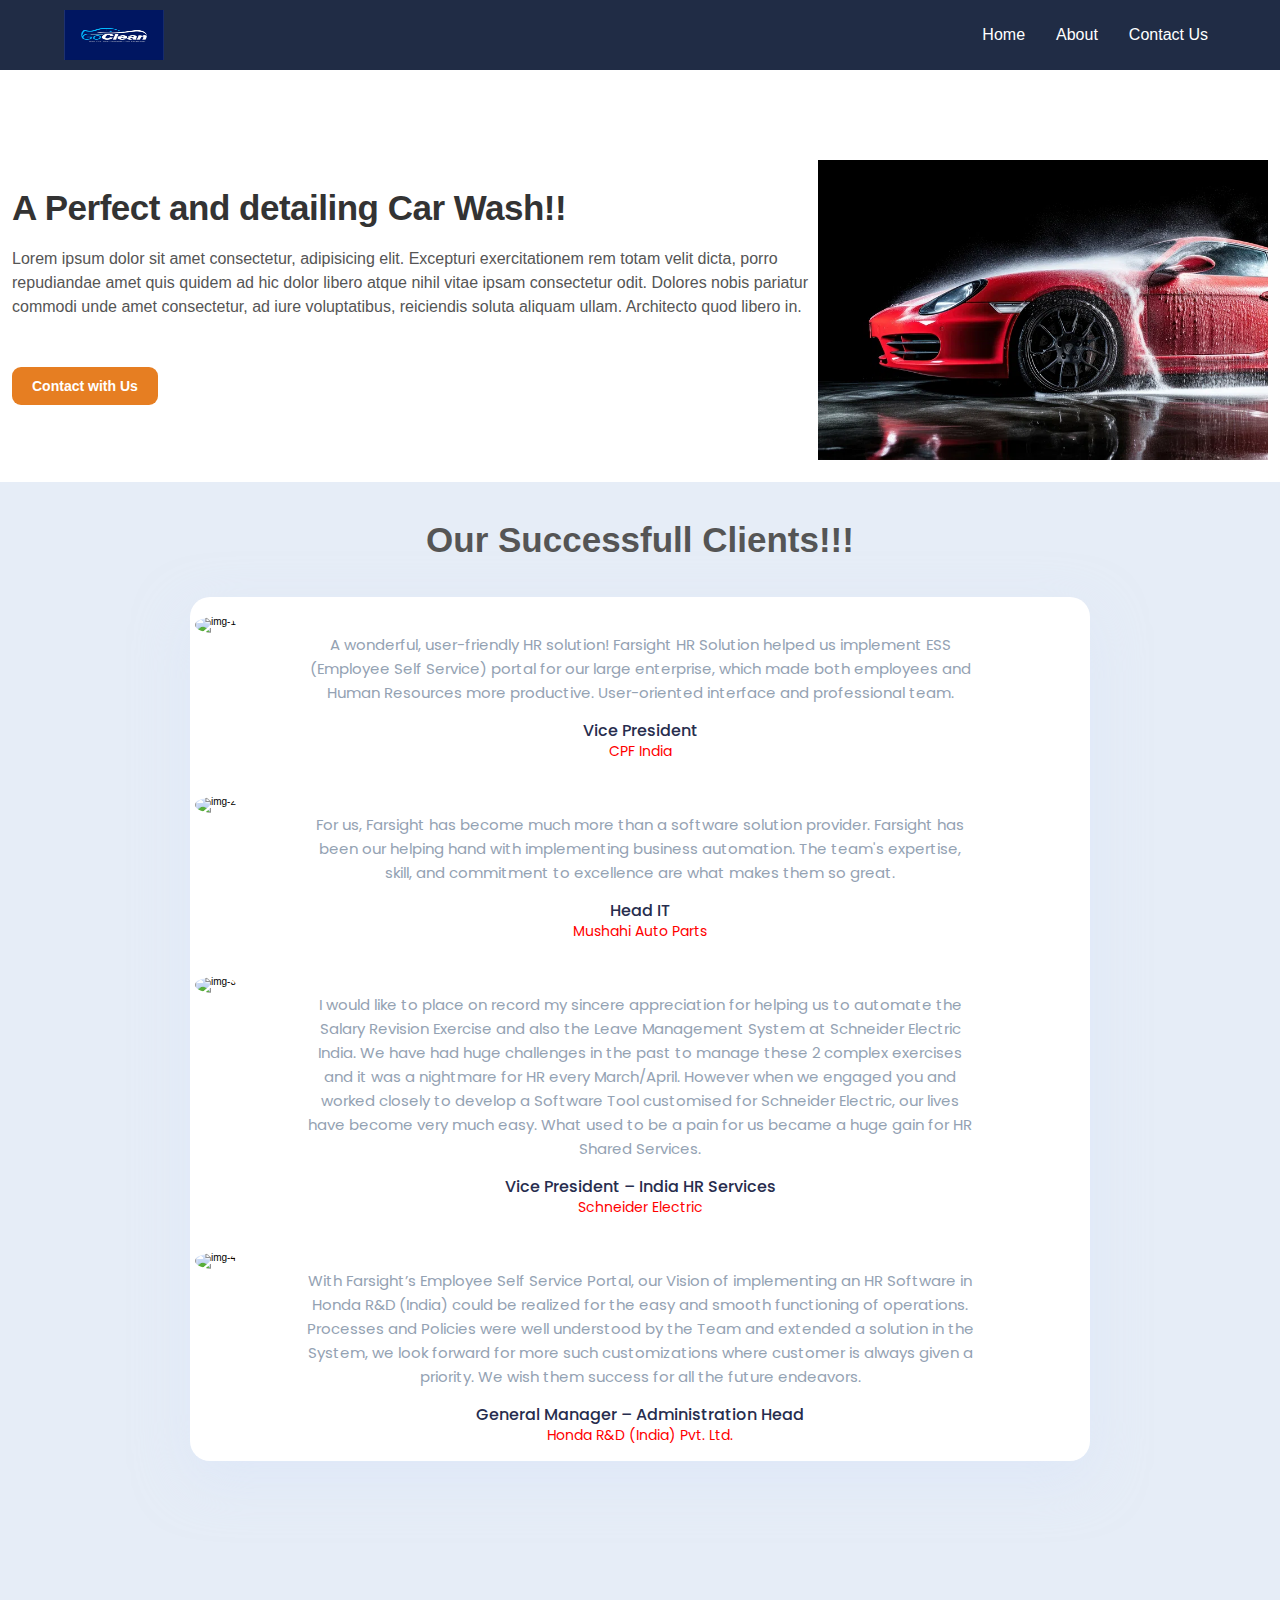
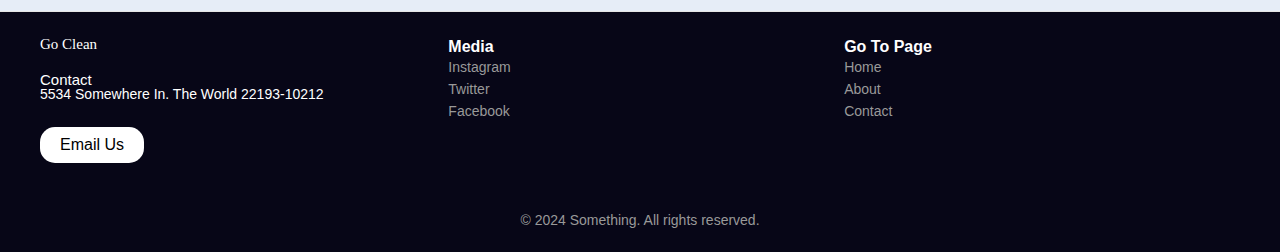
==== about.html @ 6fe9c5ed "First commit" ====
<!DOCTYPE html>
<html lang="en">

<head>
    <meta charset="UTF-8">
    <meta name="viewport" content="width=device-width, initial-scale=1.0">
    <title>GoClean-About</title>
    <link rel="stylesheet" type="text/css" target="_blank" href="style.css" />
    <!-- <link rel="stylesheet" type="text/css"
        href="https://cdnjs.cloudflare.com/ajax/libs/font-awesome/5.11.2/css/all.min.css">
    <link rel="stylesheet" type="text/css"
        href="https://cdnjs.cloudflare.com/ajax/libs/twitter-bootstrap/4.4.1/css/bootstrap.css">
     <link href="https://fonts.googleapis.com/css?family=Poppins:400,500,700&display=swap" rel="stylesheet">
    <link href='https://fonts.googleapis.com/css?family=Poppins' rel='stylesheet'> -->
<link rel="stylesheet" type="text/css" href="//cdn.jsdelivr.net/npm/slick-carousel@1.8.1/slick/slick.css"/>
<script src="https://code.jquery.com/jquery-3.6.0.min.js"></script>
<script type="text/javascript" src="//cdn.jsdelivr.net/npm/slick-carousel@1.8.1/slick/slick.min.js"></script>
</head>

<body>
    <nav class="d-flex">
        <div class="logo">
            <img src="img/go_clean_logo.jpg" alt="logo" />
        </div>
        <ul>
            <li>
                <a href="/index.html">Home</a>
            </li>
            <li>
                <a href="/about.html">About</a>
            </li>
            <li>
                <div class="dropdown-content">
                    <a href="/contact.html">Contact Us</a>
                </div>
            </li>
        </ul>
        <div class="hamburger">
            <span class="line"></span>
            <span class="line"></span>
            <span class="line"></span>
        </div>
    </nav>
    <div class="menubar">
        <ul>
            <li>
                <a href="#">Home</a>
            </li>
            <li>
                <a href="#">About</a>
            </li>
            <li>
                <a href="#">Contact Us</a>
            </li>
        </ul>
    </div>

    <!-- hero section start -->

    <section class="section-hero aboutus">
        <div class="hero">
            <div class="hero-text-box">
                <h1 class="heading-primary">
                    A Perfect and detailing Car Wash!!
                </h1>
                <p class="hero-description">
                    Lorem ipsum dolor sit amet consectetur, adipisicing elit. Excepturi exercitationem rem totam velit
                    dicta,
                    porro repudiandae amet quis quidem ad hic dolor libero atque nihil vitae ipsam consectetur odit.
                    Dolores nobis
                    pariatur commodi unde amet consectetur, ad iure voluptatibus, reiciendis soluta aliquam ullam.
                    Architecto quod libero in.
                </p>
                <a href="#" class="btn btn--fill margin-right-btn">Contact with Us</a>
            </div>
            <div class="hero-img-box aboutus_img">
                <img src="img/car-img-1.webp"
                    alt="car_img" class="hero-img" />
            </div>
        </div>
        </div>
    </section>
    <!-- hero section end -->

    <!-- client review section start -->
    <section class="clientreview">
        <h1 class="text-center reviewHeading">Our Successfull Clients!!!</h1>
    <!-- <div class="spacer2"></div>
    <div class="spacer"></div> -->
    <div class="sd_master_wrapper">	
        <!-- <div class="sdtestBg2"></div>
        <div class="sdtestBg3"></div> -->
        <div class="slideshow">
            
            <div class="content"> <!-- slide 1 -->
                <div class="thumbnail">
                    <img src="" alt="img-1"> 
                </div>
                <div class="btnNtxt"> 
                    <div class="sdAllContent"> 
                        
                        <div class="sd_scroll">
                        <h1 class="sdCustomSliderHeadig">A wonderful, user-friendly HR solution! Farsight HR Solution helped us implement ESS (Employee Self Service) portal for our large enterprise, which made both employees and Human Resources more productive. User-oriented interface and professional team.</h1> 
                        </div>
                        <p class="SdClientName">Vice President</p>
                        <p class="SdClientDesc">CPF India</p>
                    </div>
                </div>
            </div>
            
            <div class="content"> <!-- slide 2 -->
                <div class="thumbnail">
                    <img src="" alt="img-2"> 
                </div>
                <div class="btnNtxt"> 
                    <div class="sdAllContent"> 
                        
                        <div class="sd_scroll">
                        <h1 class="sdCustomSliderHeadig">For us, Farsight has become much more than a software solution provider. Farsight has been our helping hand with implementing business automation. The team's expertise, skill, and commitment to excellence are what makes them so great.</h1> 
                        </div>
                        <p class="SdClientName">Head IT</p>
                        <p class="SdClientDesc">Mushahi Auto Parts</p>
                    </div>
                </div>
            </div>
        
            <div class="content"> <!-- slide 3 -->
                <div class="thumbnail">
                    <img src="" alt="img-3"> 
                </div>
                <div class="btnNtxt"> 
                    <div class="sdAllContent"> 
                        
                        <div class="sd_scroll">
                        <h1 class="sdCustomSliderHeadig">I would like to place on record my sincere appreciation for helping us to automate the Salary Revision Exercise and also the Leave Management System at Schneider Electric India. We have had huge challenges in the past to manage these 2 complex exercises and it was a nightmare for HR every March/April. However when we engaged you and worked closely to develop a Software Tool customised for Schneider Electric, our lives have become very much easy. What used to be a pain for us became a huge gain for HR Shared Services.</h1> 
                        </div>
                        <p class="SdClientName">Vice President – India HR Services</p>
                        <p class="SdClientDesc">Schneider Electric</p>
                    </div>
                </div>
            </div>
            
            <div class="content"> <!-- slide 4 -->
                <div class="thumbnail">
                    <img src="" alt="img-4"> 
                </div>
                <div class="btnNtxt"> 
                    <div class="sdAllContent">
                        <div class="sd_scroll">
                        <h1 class="sdCustomSliderHeadig">With Farsight’s Employee Self Service Portal, our Vision of implementing an HR Software in Honda R&D (India) could be realized for the easy and smooth functioning of operations. Processes and Policies were well understood by the Team and extended a solution in the System, we look forward for more such customizations where customer is always given a priority. We wish them success for all the future endeavors. </h1>
                        </div>	
                        <p class="SdClientName">General Manager – Administration Head</p>
                        <p class="SdClientDesc">Honda R&D (India) Pvt. Ltd. </p>
                    </div>
                </div>
            </div>
            
            
        </div>
    </div>	
    <div class="spacer"></div>
</section>
    <!-- client review section end -->
    <!-- footer start -->
    <footer class="footer">
        <div class="container footer_conainer d-flex">
            <div class="footer__addr">
                <div class="footer__logo">Go Clean</div>
                <h2>Contact</h2>
                <address>
                    5534 Somewhere In. The World 22193-10212<br>
                    <a class="footer__btn" href="mailto:example@gmail.com">Email Us</a>
                </address>
            </div>
            <ul class="footer__nav">
                <li class="nav__item">
                    <h2 class="nav__title">Media</h2>
                    <ul class="nav__ul">
                        <li>
                            <a href="#">Instagram</a>
                        </li>
                        <li>
                            <a href="#">Twitter</a>
                        </li>
                        <li>
                            <a href="#">Facebook</a>
                        </li>
                    </ul>
                </li>
                <li class="nav__item">
                    <h2 class="nav__title">Go To Page</h2>
                    <ul class="nav__ul">
                        <li>
                            <a href="/index.html">Home</a>
                        </li>
                        <li>
                            <a href="/about.html">About</a>
                        </li>
                        <li>
                            <a href="/contact.html">Contact</a>
                        </li>
                    </ul>
                </li>
            </ul>
        </div>
        <div class="copyRight">
            <div class="legal">
                <p>&copy; 2024 Something. All rights reserved.</p>
            </div>
        </div>
    </footer>
    <!-- footer end -->
    <script src="script/nav.js"></script>
    <script src="script/carousel.js"></script>
</body>

</html>
---- style.css ----
@import url("https://fonts.googleapis.com/css2?family=Poppins:ital,wght@0,300;0,400;0,500;0,600;0,700;1,300;1,400;1,500;1,600;1,700&display=swap");

* {
  box-sizing: border-box;
  -webkit-font-smoothing: antialiased;
  -moz-osx-font-smoothing: grayscale;
  margin: 0;
  padding: 0;
}

html {
    font-size: 62.5%;
  }
  
  
  body {
    font-family: "Rubik", sans-serif;
    line-height: 1;
    color: #555;
    font-weight: 400;
  }



nav {
  padding: 10px 5%;
  display: flex;
  justify-content: space-between;
  align-items: center;
  background: #202C45;
  color: white;
  z-index: 1000;
  /* position: fixed;
  width: 100%; */
}
nav .logo {
  display: flex;
  align-items: center;
}
nav .logo img {
    width: 100px;
  height: 50px;
  margin-right: 10px;
}
nav ul {
  list-style: none;
  display: flex;
}
nav ul li {
  margin-left: 1.5rem;
}
nav ul li a {
  text-decoration: none;
  color:white;
  font-size: 1.6rem;
  font-weight: 400;
  padding: 4px 8px;
  border-radius: 5px;
}

nav ul li a:hover {
  background-color: white;
  color: black;
  text-decoration: none;
}

.hamburger {
  display: none;
  cursor: pointer;
}

.hamburger .line {
  width: 25px;
  height: 2px;
  background-color: white;
  display: block;
  font-weight: 800;
  margin: 7px auto;
  transition: all 0.3s ease-in-out;
}
.hamburger-active {
  transition: all 0.3s ease-in-out;
  transition-delay: 0.6s;
  transform: rotate(45deg);
}

.hamburger-active .line:nth-child(2) {
  width: 0px;
}

.hamburger-active .line:nth-child(1),
.hamburger-active .line:nth-child(3) {
  transition-delay: 0.3s;
  height: 2px;
}

.hamburger-active .line:nth-child(1) {
  transform: translateY(12px);
}

.hamburger-active .line:nth-child(3) {
  transform: translateY(-5px) rotate(90deg);
}

.menubar {
  position: absolute;
  top: 0;
  left: -60%;
  display: flex;
  justify-content: center;
  align-items: flex-start;
  width: 60%;
  height: 100vh;
  padding: 20% 0;
  background:  #202C45;
  transition: all 0.5s ease-in;
  z-index: 2;
}
.active {
  left: 0;
  box-shadow: rgba(149, 157, 165, 0.2) 0px 8px 24px;
}

.menubar ul {
  padding: 0;
  list-style: none;
}
.menubar ul li {
  margin-bottom: 32px;
}

.menubar ul li a {
  text-decoration: none;
  color: white;
  font-size: 1.6rem;
  font-weight: 400;
  padding: 5px 10px;
  border-radius: 5px;
}

.menubar ul li a:hover {
  background-color: white;
  color: black;
}
@media screen and (max-width: 790px) {
  .hamburger {
    display: block;
    float: right;
  }
  nav ul {
    display: none;
  }
}

.dropdown-content{
    position: relative;
}
.dropdown-content .dropDwonList{
    display:none;
}
.dropDwonList{
    min-width: 160px;
    height: auto;
    background: grey;
    position:absolute;
}
.dropDwonList a{
    padding: 10px 5px;
    display: flex;
    align-items: center;
    font-size: 1.4rem;
    flex-direction: column;
}
.dropDwonList a:hover{
    background: #333;
    color: white;
}
.dropdown-content:hover .dropDwonList{
display: block;
}


/* hero section style start */


.section-hero {
    background-color: white;
    padding:20px 0px;
    height: auto;
  }
  
  .hero {
    max-width: 130rem;
    display: grid;
    grid-template-columns: 1fr 1f;
    padding: 0 1.2rem;
    margin: 0 auto;
    align-items: center;
    gap: 1 9.6rem;
    margin-top: 70px;
  }
  .hero .hero-text-box{
    margin-top: 3rem;
  }

  .heading-primary {
    font-size: 5rem;
    color: #333;
    font-weight: 700;
    letter-spacing: -0.5px;
    line-height: 1.05;
    /* margin-top: 3.6rem; */
    /* margin-bottom: 3.6rem; */
  }
  .hero-text-box .hero-description{
    margin-top: 2rem;
    font-size: 1.8rem;
  }
  .hero-description > span{
    color: rgb(23, 167, 224);
  }

  .heading-primary span{
    margin-top: 30px;
    color: rgb(130, 195, 220);
    font-weight: 700;
  }
  
  .hero-description {
    font-size: 1.8rem;
    line-height: 1.5;
    margin-bottom: 4.8rem;
  }
  
  .hero-img-box {
    grid-column: 4/3;
    /* grid-row: 1 / 3; */
  }
  
  .hero-img {
    width: 100%;
    height: 300px;
  }
  .hero-img-box .hero-img-main{
    width: 100%;
    height: 300px;
    animation: pop 2s infinite;
  }
  
  @keyframes pop {
    0% {
      transform: translateY(0);
    }
    50% {
      transform: translateY(-20px);
    }
    100% {
      transform: translateY(0);
    }
  }
  .btn:link,
  .btn:visited {
    display: inline-block;
    font-size:1.4rem;
    font-weight: 600;
    font-family: inherit;
    border: none;
    cursor: pointer;
    border-radius: 9px;
    /* margin-top: 4.8rem; */
    padding: 1.2rem 2rem;
    text-decoration: none;
    transition: background-color 500ms;
  }
  
  .btn--fill:link,
  .btn--fill:visited {
    background-color: #e67e22;
    color: #fff;
    margin-bottom: 20px;
  }
  
  .btn--outline:link,
  .btn--outline:visited {
    color:white;
    background-color: #bd6262;
  }
  
  .btn--fill:hover,
  .btn--fill:active {
    background-color: #cf711f!important;
    text-decoration: none;
    color: white!important;
  }
  
  .btn--outline:hover,
  .btn--outline:active {
    background-color: #fdf2e9;
    box-shadow: inset 0px 0px 0px 3px #fff;
    text-decoration: underline;
  }

  @media screen and (max-width: 768px) {
    .hero{
        display: block;
    }
  }


  .aboutus .heading-primary{
    font-size: 3.5rem;
  }
  .aboutus .hero-description{
    font-size: 1.6rem;
  }

  .aboutus .hero-img-box {
    grid-column: 4/3;
     grid-row: 1 / 3;
  }

  /* hero section style end */


  /* service section start */
  .section-services {
	font-family: "Poppins", sans-serif;
	background-color: #e6edf7;
	color: #202020;
    padding-bottom: 120px;
}

.section-services .header-section, .our-work-demo .header-section{
    margin: 34px 0px;
}

.section-services .header-section .header_title , .our-work-demo .header-section .header_title{
	position: relative;
    padding: 14px 0px;
    margin-bottom: 25px;
	font-weight: 700;
    font-size: 32px;
}

.section-services .header-section .header_title:before{
	content: "";
	position: absolute;
	bottom: 0;
	left: 50%;
	transform: translateX(-50%);
	width: 50px;
	height: 3px;
	background-color: #ff4500;
    border-radius: 3px;
}

.section-services .header-section .header_title:after {
	content: "";
	position: absolute;
	bottom: 0;
	left: 50%;
    transform: translateX(30px);
	width: 10px;
	height: 3px;
	background-color: #504f93;
    border-radius: 3px;
}

.section-services .header-section .header_description , .our-work-demo .header-section .header_description{
	font-size: 14px;
    color: #282828;
}

.section-services .single-service {
    position: relative;
    margin-top: 30px;
    background-color: #fff;
    border-radius: 10px;
    padding: 40px 30px;
    overflow: hidden;
    box-shadow: 0px 2px 2px 0px rgba(0,0,0,0.5);
}

.section-services .single-service .content {
	position: relative;
	z-index: 20;
}

.section-services .single-service .circle-before {
    position: absolute;
    top: 0;
    right: 0px;
    transform: translate(40%, -40%);
    width: 150px;
    height: 150px;
    background-color: #52cf5e;
    border: 6px solid #504f93;
    border-radius: 50%;
    opacity: 0.5;
    z-index: 10;
    transition: all .6s;
}

.section-services .single-service:hover .circle-before {
	width: 100%;
	height: 100%;
	transform: none;
	border: 0;
	border-radius: 0;
	opacity: 1;
}

.section-services .single-service .icon {
	display: inline-block;
	margin-bottom: 26px;
    width: 70px;
    height: 70px;
    background-color: #ff4500!important;
    border-radius: 5px;
    line-height: 70px;
    text-align: center;
    color: #fff;
    font-size: 30px;
    transition: all .3s;
}

.section-services .single-service:hover .icon {
	background-color:#ff4500;
	color: green;
  
}

.section-services .single-service .title {
    margin-bottom: 18px;
	font-weight: 700;
    font-size: 23px;
    transition: color .3s;
}

.section-services .single-service:hover .title {
	color: #fff;
}

.section-services .single-service .description {
    margin-bottom: 20px;
    font-size: 14px;
    transition: color .3s;
}

.section-services .single-service:hover .description {
	color: #fff;
}

.section-services .single-service a {
	position: relative;
	font-size: 16px;
    color: #202020;
    text-decoration: none;
    font-weight: 500;
    transition: color .3s;
    padding: 10px;
    background: greenyellow;
    
}

.section-services .single-service:hover a {
	color: #fff;
    background: #ff4500;
    box-shadow: 0px 5px 2px rgba(0,0,0,0.5);
}

.section-services .single-service a:after {
	content: "";
	position: absolute;
	bottom: 0;
	left: 0;
	right: 0;
	height: 1px;
	background-color: #93eb68;
	transition: background-color .3s;
  cursor: pointer;
}

.section-services .single-service:hover a:after {
	background-color: #fff;
}

/* our-work section start */
.our-work-demo{
    width: 100%;
    height: auto;
    margin-bottom: 30px;
}
.header-section{
    margin: 10px 0px;
    margin-bottom: 30px;
    min-height: 200px;
}
.work_container_text h1{
    font-size: 3.5rem;
    font-weight: 800;
    padding: 5px
}
.work_container_text p{
    font-size: 1.6rem;
    padding: 5px;
}
.work_container_text .contact_btn{
    margin: 5px;
}
.work_container_text .contact_btn button{
    padding: 10px 5px;
    font-size: 1.4rem;
    background:  #ff4500;
    color: white;
    border-radius: 5px;
    border: none;
}
.contact_btn button:hover{
    box-shadow: 0px 5px 5px 0px rgba(0,0,0,0.5);
}
.work_container_img video{
  width: 100%;
  height: auto;
}
@media screen and (max-width:768px){
    .work_container_img video{
        width: 100%;
        height: auto;
    }
}

.fixedImg{
    width: 100%;
    height: 400px;
    background-image: url('./img/car-img-1.webp');
    background-repeat: no-repeat;
    background-size: cover;
    background-attachment: fixed;
    z-index: -1;
    display: flex;
    justify-content: center;
    align-items: center;
    filter: brightness(40%);
}

.slider {
    --slider-padding: 1rem;
    --slider-column-gap: 1rem;
    --slide-width: 25%;
    --slide-min-width: 15rem;
  
    position: relative;
    overflow: hidden;
  
    &__track {
      display: flex;
      overflow-x: auto;
      scroll-snap-type: x mandatory;
      padding-inline: var(--slider-padding);
      scroll-behavior: smooth;
  
      list-style-type: none;
      padding: 0;
      margin-right: calc(var(--slider-column-gap) * -1);
  
      > * {
        flex: 0 0 var(--slide-width);
        min-width: var(--slide-min-width);
        scroll-snap-align: start;
        scroll-snap-stop: always;
        padding-right: var(--slider-column-gap);
      }
  
      scrollbar-width: none;
      
      &::-webkit-scrollbar {
        display: none;
      }
    }
  
    &__buttons {
      margin-top: 1rem;
      
      [disabled] {
        opacity: .5;
      }
    }
  }
  
  .slide {
    display: flex;
    align-items: center;
    justify-content: center;
    width: 100%;
    aspect-ratio: 1 / 1;
    border-radius: 1rem;
    background: #6c5ce7;
    color: #a29bfe;
    font-size: 3rem;
    font-weight: 700;
  }
  
  .container {
    padding: 1rem;
    max-width: 1200px;
    margin: 0 auto;
    font-family: -apple-system, BlinkMacSystemFont, "Segoe UI", Roboto, Oxygen-Sans, Ubuntu, Cantarell, "Helvetica Neue", sans-serif;
  }
  


  /* pricing section start */
.price {
    position: relative;
    width: 100%;
    padding: 45px 0 15px 0;
}

.price .row {
    padding: 0 15px;
}

.price .col-md-4 {
    padding: 0;
}

.price .price-item {
    position: relative;
    margin-bottom: 30px;
    background: #ffffff;
    border-radius: 5px;
    text-align: center;
    border: 1px solid rgb(164, 160, 160);
    margin: 5px;
}

.price .featured-item {
    box-shadow: 0 0 30px rgba(0, 0, 0, .2);
    z-index: 1;
}

.price .price-header {
    padding: 45px 0 30px 0;
}

.price .price-header h3 {
    font-size: 20px;
    font-weight: 700;
    letter-spacing: 2px;
    text-transform: uppercase;
}

.price .price-header h2 {
    display: flex;
    align-items: flex-start;
    justify-content: center;
    font-size: 60px;
    font-weight: 700;
    letter-spacing: 5px;
}

.price .price-header h2 span {
    font-size: 25px;
    line-height: 55px;
}

.price .price-item.featured-item h2,
.price .price-item.featured-item h3 {
    color: #E81C2E;
}

.price .price-body {
    padding: 0 0 20px 0;
}

.price .price-body ul {
    margin: 0;
    padding: 0;
    list-style: none;
}

.price .price-body ul li {
    padding: 0 0 15px 0;
    font-size: 1.4rem;
}

.price .price-body ul li i {
    margin-right: 10px;
}

.price .price-body ul li i.fa-check-circle {
    color: #39B972;
}

.price .price-body ul li i.fa-times-circle {
    color: #cccccc;
}

.price .price-item .price-footer {
    padding-bottom: 45px;
}

.price .price-item .price-footer .btn.btn-custom {
    color: #E81C2E;
    background: #202C45;
    box-shadow: inset 0 0 0 0 #E81C2E;
    padding: 10px 20px;
    
}

.price .price-item .price-footer .btn.btn-custom:hover {
    color: #ffffff;
    background: #E81C2E;
    box-shadow: inset 200px 0 0 0 #E81C2E;
}

.price .price-item.featured-item .price-footer .btn.btn-custom {
    color: #ffffff;
    background: #E81C2E;
    box-shadow: inset 0 0 0 0 #202C45;
    padding: 10px 20px;
}

.price .price-item.featured-item .price-footer .btn.btn-custom:hover {
    color: #E81C2E;
    background: #202C45;
    box-shadow: inset 200px 0 0 0 #202C45;
}
.section-header {
    position: relative;
    width: 100%;
    max-width: 700px;
    margin: 0 auto 45px auto;
}

.section-header p {
    display: inline-block;
    margin-bottom: 10px;
    padding-bottom: 5px;
    position: relative;
    font-size: 16px;
    font-weight: 700;
    letter-spacing: 4px;
    text-transform: uppercase;
    color: #E81C2E;
}

.section-header p::after {
    position: absolute;
    content: "";
    width: 50%;
    height: 2px;
    left: 25%;
    bottom: 0;
    background: #E81C2E;
}

.section-header.text-left p::after {
    left: 0;
}

.section-header.text-right p::after {
    left: 50%;
}

.section-header h2 {
    margin: 0;
    font-size: 45px;
    font-weight: 700;
    text-transform: capitalize;
}

@media (max-width: 991.98px) {
    .section-header h2 {
        font-size: 45px;
    }
}

@media (max-width: 767.98px) {
    .section-header h2 {
        font-size: 40px;
    }
}

@media (max-width: 575.98px) {
    .section-header h2 {
        font-size: 35px;
    }
}


/* special pricing start */

.specialPricing{
  width: auto;
  height: auto;
  margin-bottom: 2.5rem;
}

.signaturePlan .signaturePlanDiv > h3{
  font-size: 2.5rem;
  display: block;
  color: skyblue;
  padding: 0.9rem;
  background-color: #202C45;
}
.signaturePlan > p{
  font-size: 1.6rem;
  padding: 1.4rem;
}
.signature_description span{
  color: skyblue;
  margin: 0px 5px;
  font-weight: 800;
}

.specialPricing .specialWashCard{
  padding: 2rem 1.5rem;
  text-align: center;
  font-size: 1.6rem;
  border-radius: 1.5rem;
  margin: 5px;
  background-color: rgb(168, 209, 225);
}
.specialWashCard:hover{
  box-shadow: 2px 5px 5px 0px rgba(0, 0, 0, 0.5);
  cursor: pointer;
}
/* special pricing end */


/* client review css  start*/
.clientreview .reviewHeading{
    font-size: 3.5rem;
    padding: 4rem 0px;
    text-align: center;
}
.heading {
    text-align: center;
    color: #454343;
    font-size: 30px;
    font-weight: 700;
    position: relative;
    margin-bottom: 70px;
    text-transform: uppercase;
    z-index: 999;
}
.white-heading{
    color: #ffffff;
}
.heading:after {
    content: ' ';
    position: absolute;
    top: 100%;
    left: 50%;
    height: 40px;
    width: 180px;
    border-radius: 4px;
    transform: translateX(-50%);
    background: url(img/heading-line.png);
    background-repeat: no-repeat;
    background-position: center;
}
.white-heading:after {
    background-repeat: no-repeat;
    background-position: center;
}

.heading span {
    font-size: 18px;
    display: block;
    font-weight: 500;
}
.white-heading span {
    color: #ffffff;
}

.clientreview{
    background:#e6edf7;
}
.clientreview > h1{
    font-weight: 800;
    padding: 4rem 0;
}
.spacer{
    height:150px;
    width:100%;
  }
  .spacer2{
    height:20px;
    width:100%;
  }
  /* spacer ends */
  
  /* slider styles */
  .sd_master_wrapper{
      position: relative;	
      max-width:900px;
      margin:0px auto;
      padding:0;
      border-radius:10px;
      z-index:9999;
  }
  /* .sdtestBg3{
      height: 100%;
      width: 80%;
      background: #fff;
      position: absolute;
      bottom: -40px;
      left: 10%;
      border-radius: 20px;
      box-shadow: 0px 18px 52.8537px rgb(215 228 249 / 50%);
      z-index:1;
  } */
  
  /* .sdtestBg2{
      height: 100%;
      width: 90%;
      background: #fff;
      position: absolute;
      bottom: -22px;
      left: 5%;
      border-radius: 20px;
      box-shadow: 0px 18px 52.8537px rgb(215 228 249 / 50%); 
      z-index:2;
  } */
  
  .sd_scroll {
      height: auto;
      max-height: 180px;
      overflow: auto;
  }
      
  .slideshow {
      position: relative;
      min-height: 300px;
      height: auto;
      box-shadow: 0px 18px 52.8537px rgba(215, 228, 249, 0.5);
      border-radius: 20px;
      /* background-image: url(https://farsighttechnologies.com/wp-content/uploads/2021/03/quote1.png), url(https://farsighttechnologies.com/wp-content/uploads/2021/03/quote.png); */
      background-position: top 15px left 15px, bottom 40% right 15px;
      background-repeat: no-repeat;
      background-size: 180px, 180px;
      z-index:3;
      background: white;
      color: black;
  }
  button.slick-prev.slick-arrow {
      position: absolute;
      z-index: 9999;
      bottom: -80px;
      right: 160px;
      background: transparent;
      color: transparent;
      border: none;
      outline: none;
      cursor: pointer;
      height: 15px;
      width: 30px;
      padding: auto;
      background-image: url("./img/left_icon_prev.png");
      background-size: 100% 100%;
  }
  button.slick-next.slick-arrow {
      position: absolute;
      bottom: -82px;
      right: 105px;
      background: transparent;
      color: transparent;
      border: none;
      padding: 0;
      cursor: pointer;
      outline: none;
      height: 20px;
      width: 45px;
      background-image: url("./img/right_icon.png");
      background-size: 100% 100%;
  }
  .pagingInfo {
      position: absolute;
      bottom: 0;
      z-index: 999;
  }
  .sdCustomSliderHeadig {
      color: #94A2B3;
      font-family: "Poppins", Sans-serif;
      font-size: 15px;
      font-weight: 400;
      line-height: 1.6em;
      text-align: center;
  }
  .sdCustomSliderBtn{
      display: inline-block;
      text-decoration: none;
      font-family: montserrat;
      background: #E31C3A;
      color: #fff;
      padding: 12px 25px;
      margin-top: 30px;
      border-radius: 4px;
      outline: none;
      font-size: 14px;
      font-weight: 500;
  }
  .sdAllContent{
      width:75%;
      margin:auto;
  }
  .thumbnail img {
      height: 55px;
      width: 55px;
      border-radius: 50%;
      margin: auto;
      margin-top: 15px;
  }
  .content{
      display:block !important;
      padding: 5px;
  }
  .SdClientName {
      text-align: center;
      color: #272D4E;
      font-family: "Poppins", Sans-serif;
      font-size: 16px;
      font-weight: 500;
      line-height: 1.4em;
      margin-top: 15px;
  }
  .SdClientDesc {
      text-align: center;
      color: red;
      font-family: "Poppins", Sans-serif;
      font-size: 14px;
      line-height: 1.4em;
      margin-bottom: 10px;
  }
  
  
  /* style for moblile */
  @media (max-width:576px){
  .sd_scroll {
      height: auto;
      overflow: auto;
      max-height:240px;
  }
  
  .thumbnail, .btnNtxt{
      width: 100% !important;
      display: block !important;
  }
  
  }
  /* scroll bar */
  /* total width */
  .sd_scroll::-webkit-scrollbar {
      background-color:transparent;
      width:6px;
  }
  
  /* background of the scrollbar except button or resizer */
  .sd_scroll::-webkit-scrollbar-track {
      background-color:transparent;
  }
  .sd_scroll::-webkit-scrollbar-track:hover {
      background-color:transparent;
  }
  
  /* scrollbar itself */
  .sd_scroll::-webkit-scrollbar-thumb {
      background-color:#babac0;
      border-radius:16px;
      
  }
  .sd_scroll::-webkit-scrollbar-thumb:hover {
      background-color:#a0a0a5;
  }


/* client review css  end*/


/* contact us style start */

.contactSection .container {
  position: relative;
  width: 100%;
  min-height: 100vh;
  padding: 5rem;
  background-color: #fafafa;
  overflow: hidden;
  display: flex;
  align-items: center;
  justify-content: center;
}

.contactSection .form {
  width: 100%;
  max-width: 820px;
  background-color: #fff;
  border-radius: 10px;
  box-shadow: 5px 0 20px 1px rgba(0, 0, 0, 0.1);
  overflow: hidden;
  display: grid;
  grid-template-columns: repeat(2, 1fr);
  z-index: 1;
}

.contact-form {
  background-color: #1abc9c;
  position: relative;
}

.circle {
  border-radius: 50%;
  background: linear-gradient(135deg, transparent 20%, #661492cc);
  position: absolute;
}

.circle.one {
  width: 130px;
  height: 130px;
  top: 130px;
  right: -40px;
}

.circle.two {
  width: 80px;
  height: 80px;
  top: 10px;
  right: 30px;
}

.contact-form:before {
  content: "";
  position: absolute;
  width: 26px;
  height: 26px;
  background-color: #1abc9c;
  transform: rotate(45deg);
  top: 50px;
  left: -13px;
}

.contact-form form {
  padding: 2.3rem 2.2rem;
  z-index: 10;
  overflow: hidden;
  position: relative;
  height: 500px;
}

.title {
  color: #fff;
  font-weight: 500;
  font-size: 2rem;
  line-height: 1;
  margin-bottom: 20px;
}

.contact-form .input-container {
  position: relative;
  margin: 1rem 0;
}

.contact-form .input {
  width: 100%;
  outline: none;
  border: 1px solid whitesmoke;
  background: none;
  padding: 1rem 1.2rem;
  color: #fff;
  font-weight: 500;
  font-size: 1.6rem;
  letter-spacing: 0.5px;
  border-radius: 5px;
  transition: 0.3s;
  padding: 10px 0px;
}

textarea.input {
  padding: 0.8rem 1.2rem;
  min-height: 150px;
  border-radius: 5px;
  resize: none;
  overflow-y: auto;
}

.input-container label {
  position: absolute;
  top: 50%;
  left: 5px;
  transform: translateY(-50%);
  padding: 0 1rem;
  color: #fafafa;
  font-size: 1.6rem;
  font-weight: 400;
  pointer-events: none;
  z-index: 1000;
  transition: 0.5s;
}

.input-container.textarea label {
  top: 1rem;
  transform: translateY(0);
}

.input-btn-container{
  display: flex;
  align-items: center;
  justify-content: center;
}
.input-btn-container .btn {
  padding: 10px 25px;
  background-color: #fff;
  border: 2px solid #fafafa;
  font-size: 1.4rem;
  color: #1abc9c;
  line-height: 1;
  border-radius: 5px;
  outline: none;
  cursor: pointer;
  transition: 0.3s;
}

.btn:hover {
  background-color: transparent;
  color: #fff;
}

.input-container span {
  position: absolute;
  top: 0;
  left: 25px;
  transform: translateY(-50%);
  font-size: 1.4rem;
  padding: 0 0.4rem;
  color: transparent;
  pointer-events: none;
  /* z-index: 500; */
}

.input-container span:before,
.input-container span:after {
  content: "";
  position: absolute;
  width: 10%;
  opacity: 0;
  transition: 0.3s;
  height: 5px;
  background-color: #1abc9c;
  top: 50%;
  transform: translateY(-50%);
}

.input-container span:before {
  left: 50%;
}

.input-container span:after {
  right: 50%;
}

.input-container.focus label {
  top: 0;
  transform: translateY(-50%);
  left: 25px;
  font-size: 1.6rem;

}

.input-container.focus span:before,
.input-container.focus span:after {
  width: 50%;
  opacity: 1;
}

.contact-info {
  padding: 2.3rem 2.2rem;
  position: relative;
}

.contact-info .title {
  color: #1abc9c;
  font-size: 3rem;
}

.text {
  color: #333;
  margin: 1.5rem 0 2rem 0;
  font-size: 1.6rem;
  padding: 20px 0px;
}

.information {
  display: flex;
  color: #555;
  margin: 0.8rem 0;
  align-items: center;
  font-size: 1.4rem;
}

.information i {
  color: #0a0c0c;
  font-size: 1.4rem;
}

.icon {
  width: 28px;
  margin-right: 0.7rem;
}

.social-media {
  padding: 2rem 0 0 0;
}

.social-media p {
  color: #333;
  margin-bottom: 2rem;
  font-size: 1.6rem;
}

.social-icons {
  display: flex;
  margin-top: 0.5rem;
  font-size: 1.5rem;
}

.social-icons a {
  width: 35px;
  height: 35px;
  border-radius: 5px;
  background: linear-gradient(45deg, #1abc9c, #149279);
  color: #fff;
  text-align: center;
  line-height: 35px;
  margin-right: 0.5rem;
  transition: 0.3s;
}

.social-icons a:hover {
  transform: scale(1.05);
}

.contact-info:before {
  content: "";
  position: absolute;
  width: 110px;
  height: 100px;
  border: 22px solid #1abc9c;
  border-radius: 50%;
  bottom: -77px;
  right: 50px;
  opacity: 0.3;
}

.big-circle {
  position: absolute;
  width: 500px;
  height: 500px;
  border-radius: 50%;
  background: linear-gradient(to bottom, #1cd4af, #159b80);
  bottom: 50%;
  right: 50%;
  transform: translate(-40%, 38%);
}

.big-circle:after {
  content: "";
  position: absolute;
  width: 360px;
  height: 360px;
  background-color: #fafafa;
  border-radius: 50%;
  top: calc(50% - 180px);
  left: calc(50% - 180px);
}

.square {
  position: absolute;
  height: 400px;
  top: 50%;
  left: 50%;
  transform: translate(181%, 11%);
  opacity: 0.2;
}
@media (max-width: 850px) {
  .form {
    grid-template-columns: 1fr;
  }

  .contact-info:before {
    bottom: initial;
    top: -75px;
    right: 65px;
    transform: scale(0.95);
  }

  .contact-form:before {
    top: -13px;
    left: initial;
    right: 70px;
  }

  .square {
    transform: translate(140%, 43%);
    height: 350px;
  }

  .big-circle {
    bottom: 75%;
    transform: scale(0.9) translate(-40%, 30%);
    right: 50%;
  }

  .text {
    margin: 1rem 0 1.5rem 0;
  }

  .social-media {
    padding: 1.5rem 0 0 0;
  }
}

@media (max-width: 480px) {
  .container {
    padding: 1.5rem;
  }

  .contact-info:before {
    display: none;
  }

  .square,
  .big-circle {
    display: none;
  }

  form,
  .contact-info {
    padding: 1.7rem 1.6rem;
  }

  .text,
  .information,
  .social-media p {
    font-size: 0.8rem;
  }

  .title {
    font-size: 1.15rem;
  }

  .social-icons a {
    width: 30px;
    height: 30px;
    line-height: 30px;
  }

  .icon {
    width: 23px;
  }

  .input {
    padding: 0.45rem 1.2rem;
  }

  .btn {
    padding: 0.45rem 1.2rem;
  }
}
@media (max-width: 768px) {
  .contact_us_form.form {
      display: block;
  }
  .text, .information, .social-media p {
    font-size: 1.4rem;
}
}
/* @media(max-width:768px){
  .contactSection .form{
    width: 100%;
    max-width: 820px;
    background-color: #fff;
    border-radius: 10px;
    box-shadow: 5px 0 20px 1px rgba(0, 0, 0, 0.1);
    z-index: 1000;
    overflow: hidden;
    display: grid;
     grid-template-columns: repeat(2, 1fr);
}
} */



/* contact us style end */

  /* footer start */
.footer {
    display: flex!important;
    flex-wrap: wrap;
    /* padding: 30px 30px 20px 30px; */
    color:white;
    background-color:#070617;;
    border-top: 1px solid #e5e5e5;
  }
  
  .footer > * {
    flex:  1 100%;
    display: flex;
    padding: 2.5rem 0rem;
  }
  
  .footer__addr {
    margin-right: 1.25em;
  }
  
  .footer__logo {
    font-family: 'Pacifico', cursive;
    font-weight: 400;
    font-size: 1.5rem;
    margin-bottom: 2rem;
  }

  .footer__addr h2 {
    /* margin-top: 1.3em; */
    font-size: 1.5rem;
    font-weight: 400;
  }
  
  .footer .nav__title {
    font-weight: 700;
    font-size: 1.6rem
  }
  
  .footer address {
    font-style: normal;
    color: white;
    font-size: 1.4rem;
  }
  
  .footer__btn {
    display: flex;
    align-items: center;
    justify-content: center;
    height: 36px;
    max-width: max-content;
    background-color: white;
    color: black;;
    line-height: 0;
    margin: 1.6em  0px 0px 0px;
    font-size: 1.6rem;
    padding: 5px 20px;
    border-radius: 1.5rem;
    text-decoration: none;
  }
  .footer__btn:hover{
    transform: translateY(2px);
    text-decoration: none;
  }
  .footer ul {
    list-style: none;
    padding-left: 0;
  }
  
  .footer li {
    line-height: 2em;
  }
  
  .footer a {
    text-decoration: none;
  }
  
  .footer__nav {
    display: flex;
    flex-flow: row wrap;
  }
  
  .footer__nav > * {
    flex: 1 50%;
    margin-right: 1.25em;
  }
  
  .nav__ul a {
    color: #999;
    font-size: 1.4rem;
  }
  
  .nav__ul--extra {
    column-count: 2;
    column-gap: 1.25em;
  }
  
  .legal {
    text-align: center!important;
    color: #999;
    font-size: 1.4rem;
    margin: auto;
  }
  
  
  @media screen and (min-width: 24.375em) {
    .legal .legal__links {
      margin-left: auto;
    }
  }
  
  @media screen and (min-width: 40.375em) {
    .footer__nav > * {
      flex: 1;
    }
    
    .nav__item--extra {
      flex-grow: 2;
    }
    
    .footer__addr {
      flex: 1 0px;
    }
    
    .footer__nav {
      flex: 2 0px;
    }
  }
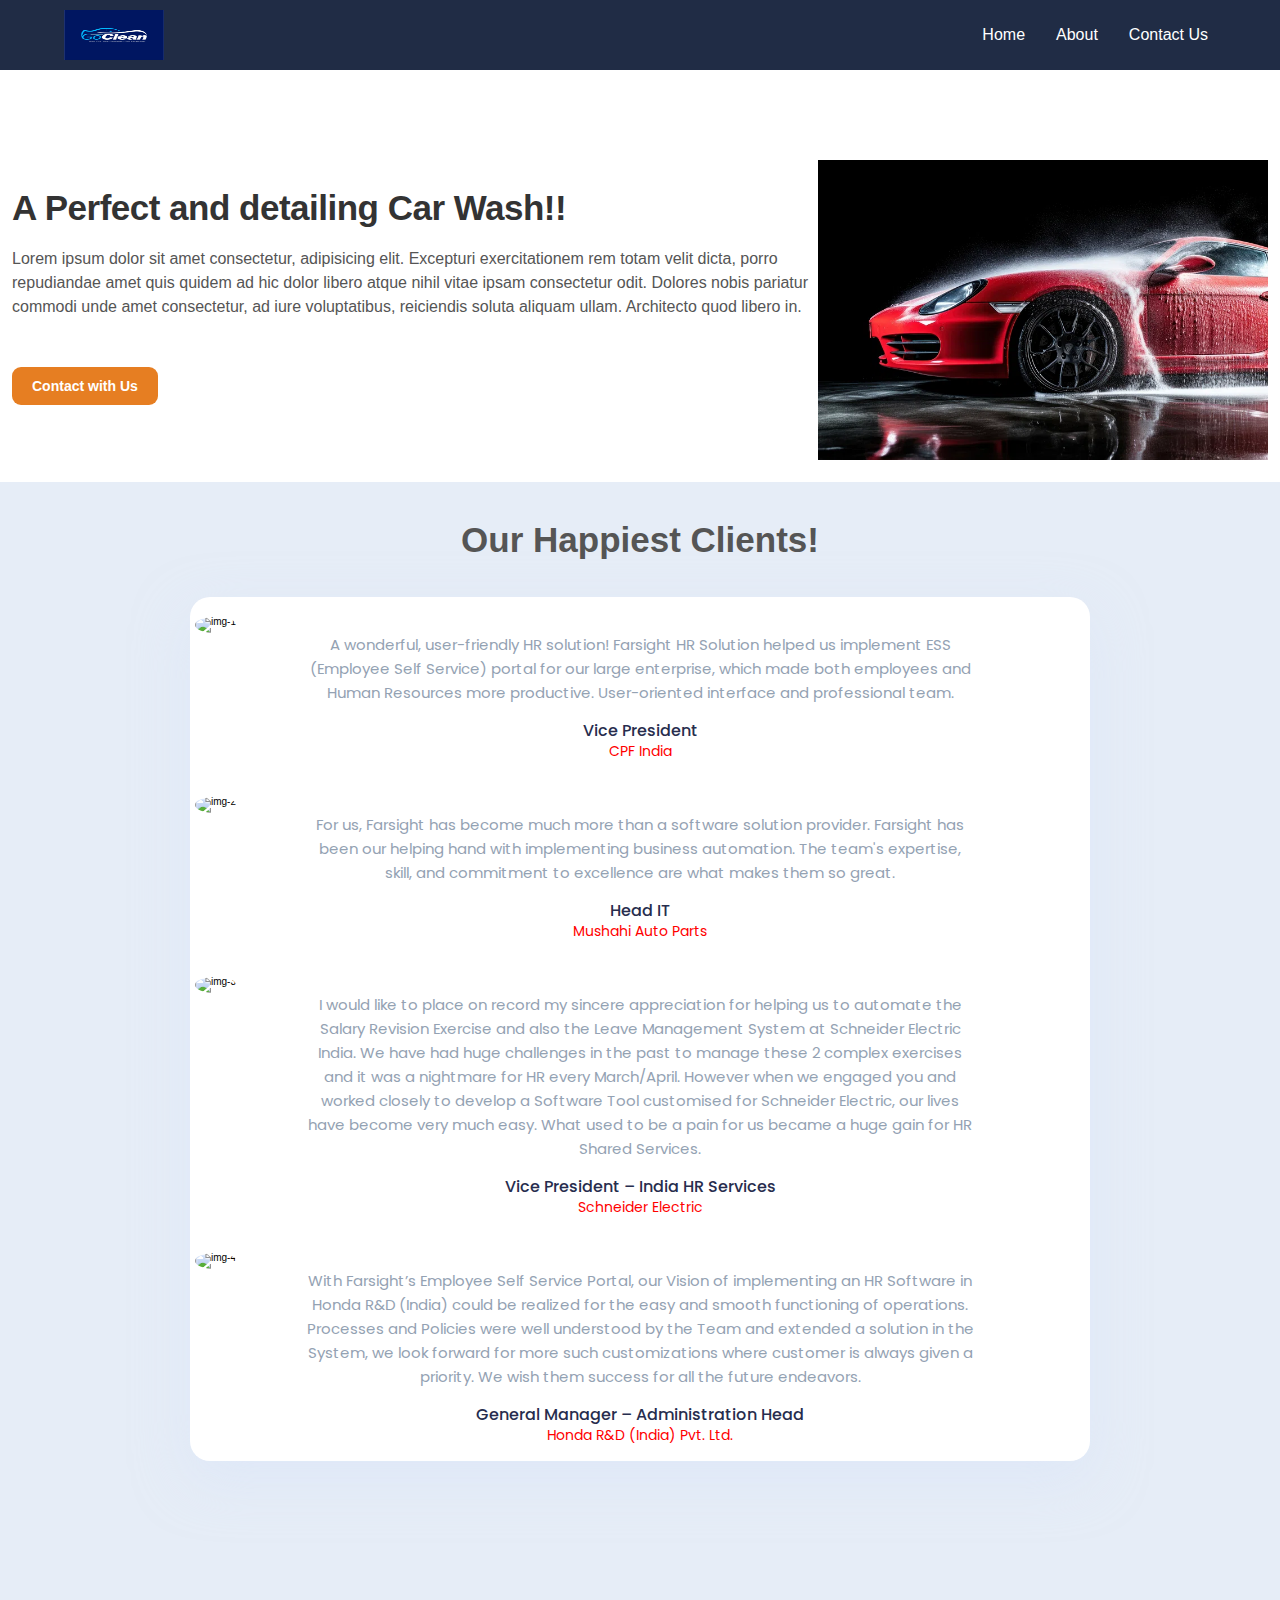
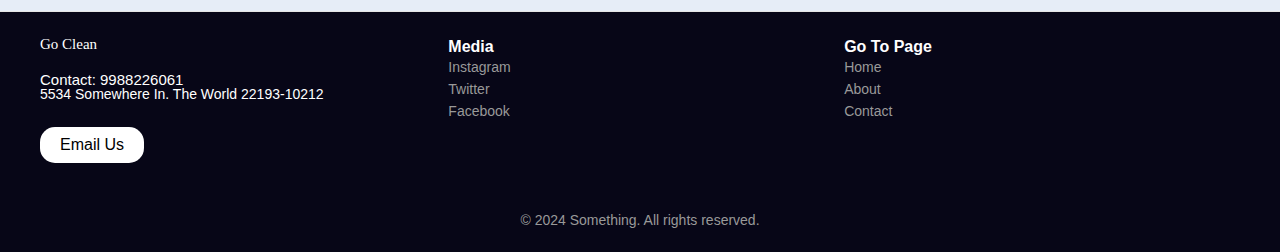
==== commit d81df2e9: "add the link in nav and button" ====
--- a/about.html
+++ b/about.html
@@ -44,13 +44,13 @@
     <div class="menubar">
         <ul>
             <li>
-                <a href="#">Home</a>
-            </li>
-            <li>
-                <a href="#">About</a>
-            </li>
-            <li>
-                <a href="#">Contact Us</a>
+                <a href="/index.html">Home</a>
+            </li>
+            <li>
+                <a href="/about.html">About</a>
+            </li>
+            <li>
+                <a href="/contact.html">Contact Us</a>
             </li>
         </ul>
     </div>
@@ -84,7 +84,7 @@
 
     <!-- client review section start -->
     <section class="clientreview">
-        <h1 class="text-center reviewHeading">Our Successfull Clients!!!</h1>
+        <h1 class="text-center reviewHeading">Our Happiest Clients!</h1>
     <!-- <div class="spacer2"></div>
     <div class="spacer"></div> -->
     <div class="sd_master_wrapper">	
@@ -166,7 +166,7 @@
         <div class="container footer_conainer d-flex">
             <div class="footer__addr">
                 <div class="footer__logo">Go Clean</div>
-                <h2>Contact</h2>
+                <h2>Contact: 9988226061</h2>
                 <address>
                     5534 Somewhere In. The World 22193-10212<br>
                     <a class="footer__btn" href="mailto:example@gmail.com">Email Us</a>
--- a/style.css
+++ b/style.css
@@ -204,7 +204,7 @@
   }
 
   .heading-primary {
-    font-size: 5rem;
+    font-size: 6rem;
     color: #333;
     font-weight: 700;
     letter-spacing: -0.5px;
@@ -214,7 +214,8 @@
   }
   .hero-text-box .hero-description{
     margin-top: 2rem;
-    font-size: 1.8rem;
+    font-size: 2rem;
+
   }
   .hero-description > span{
     color: rgb(23, 167, 224);
@@ -432,9 +433,10 @@
 
 .section-services .single-service .title {
     margin-bottom: 18px;
-	font-weight: 700;
+    color: #282828;
     font-size: 23px;
     transition: color .3s;
+    text-transform:uppercase;
 }
 
 .section-services .single-service:hover .title {
@@ -494,7 +496,7 @@
 .header-section{
     margin: 10px 0px;
     margin-bottom: 30px;
-    min-height: 200px;
+    /* min-height: 200px; */
 }
 .work_container_text h1{
     font-size: 3.5rem;
@@ -1099,7 +1101,7 @@
   max-width: 820px;
   background-color: #fff;
   border-radius: 10px;
-  box-shadow: 5px 0 20px 1px rgba(0, 0, 0, 0.1);
+  box-shadow: 5px 0 20px 1px rgba(0, 0, 0, 0.5);
   overflow: hidden;
   display: grid;
   grid-template-columns: repeat(2, 1fr);
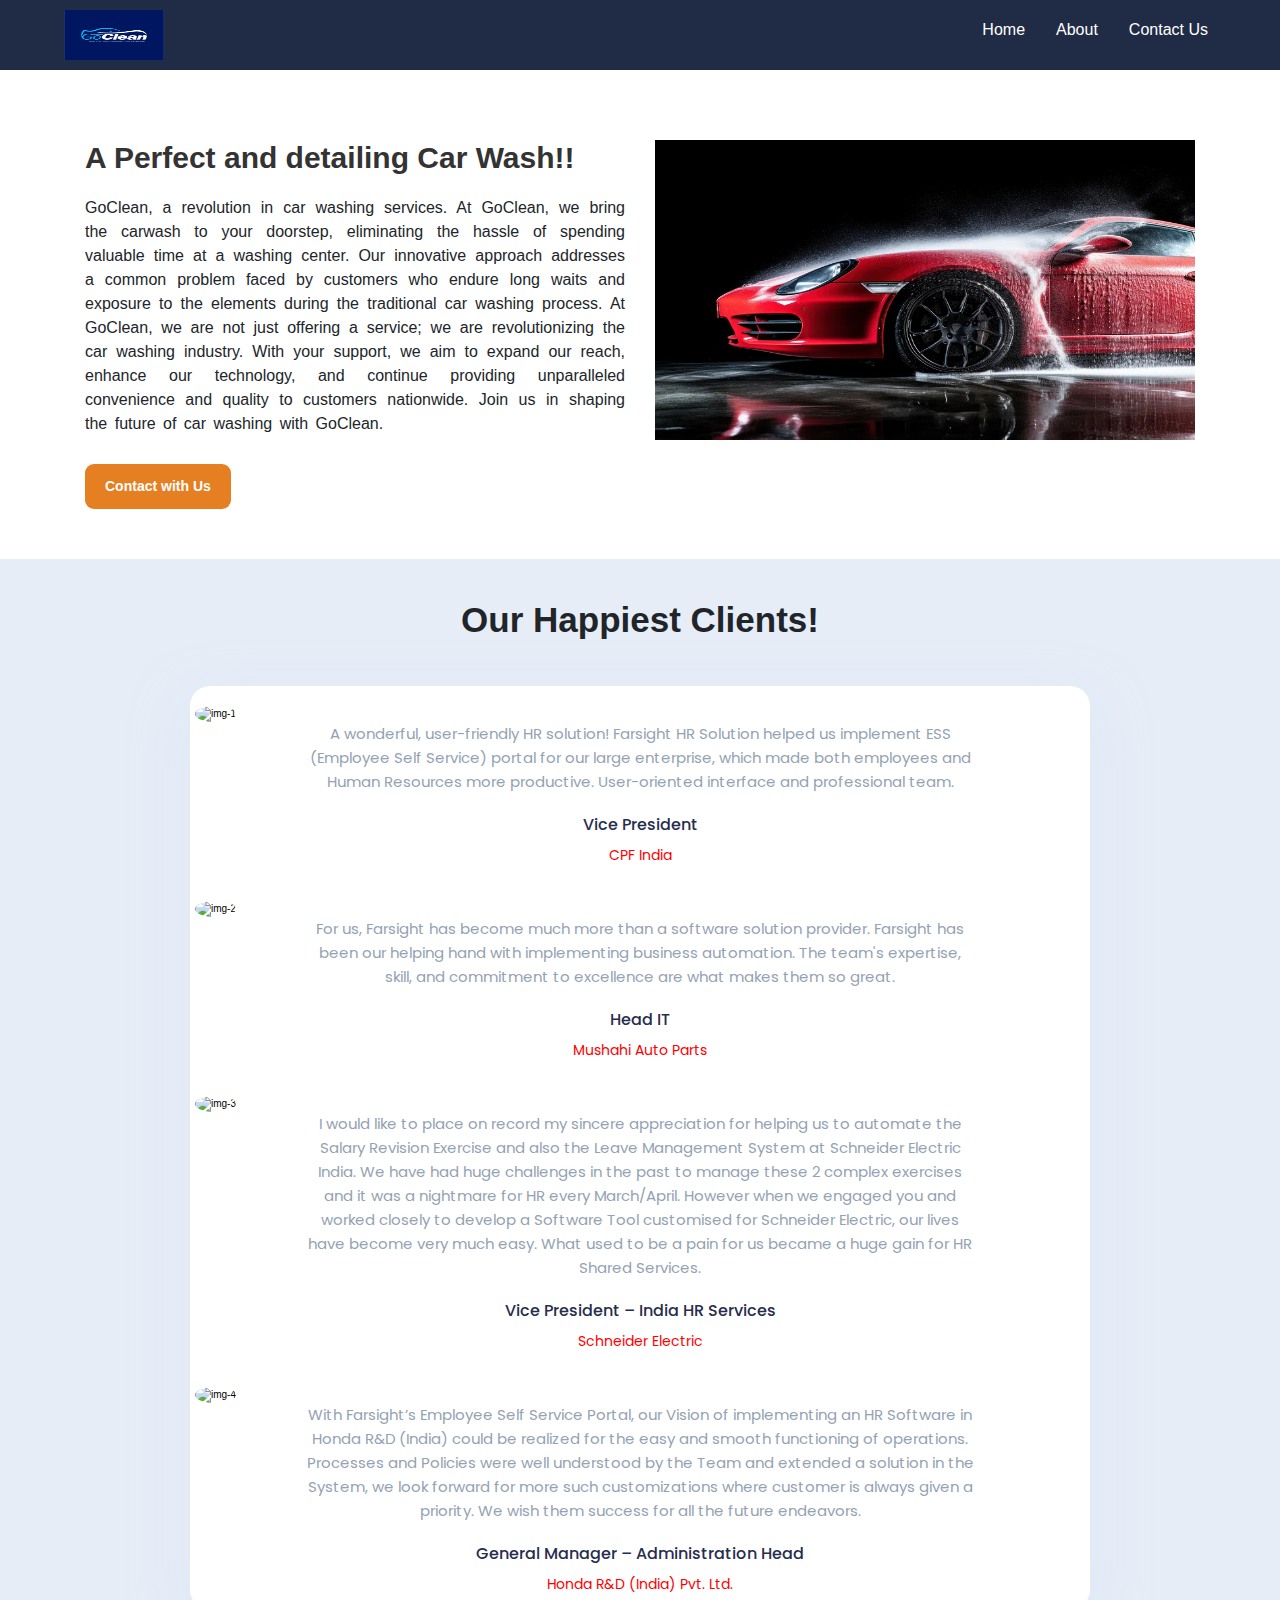
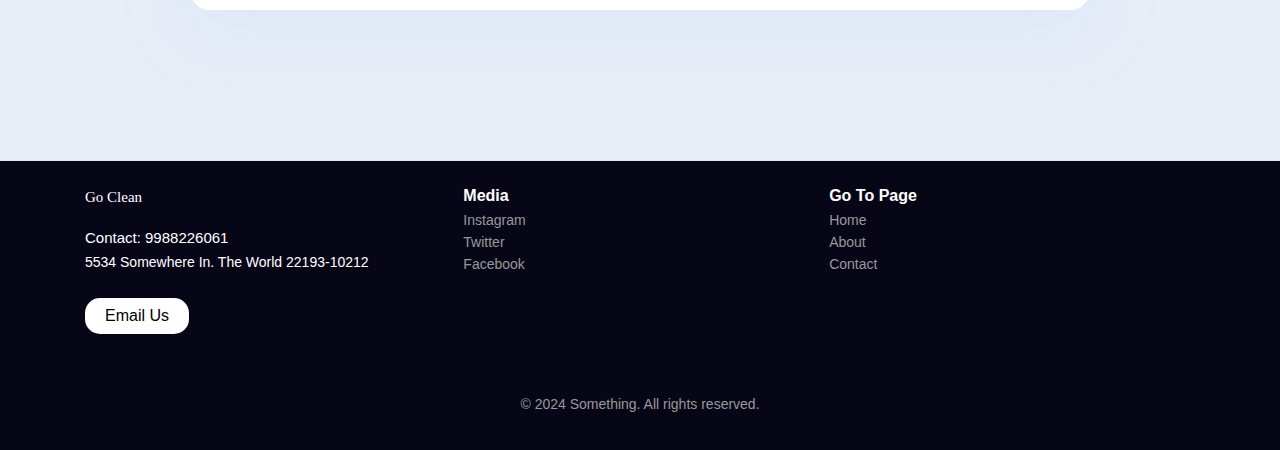
==== commit a5b75341: "Add the content in page" ====
--- a/about.html
+++ b/about.html
@@ -12,9 +12,11 @@
         href="https://cdnjs.cloudflare.com/ajax/libs/twitter-bootstrap/4.4.1/css/bootstrap.css">
      <link href="https://fonts.googleapis.com/css?family=Poppins:400,500,700&display=swap" rel="stylesheet">
     <link href='https://fonts.googleapis.com/css?family=Poppins' rel='stylesheet'> -->
-<link rel="stylesheet" type="text/css" href="//cdn.jsdelivr.net/npm/slick-carousel@1.8.1/slick/slick.css"/>
-<script src="https://code.jquery.com/jquery-3.6.0.min.js"></script>
-<script type="text/javascript" src="//cdn.jsdelivr.net/npm/slick-carousel@1.8.1/slick/slick.min.js"></script>
+    <link rel="stylesheet" type="text/css"
+    href="https://cdnjs.cloudflare.com/ajax/libs/twitter-bootstrap/4.4.1/css/bootstrap.css">
+    <link rel="stylesheet" type="text/css" href="//cdn.jsdelivr.net/npm/slick-carousel@1.8.1/slick/slick.css" />
+    <script src="https://code.jquery.com/jquery-3.6.0.min.js"></script>
+    <script type="text/javascript" src="//cdn.jsdelivr.net/npm/slick-carousel@1.8.1/slick/slick.min.js"></script>
 </head>
 
 <body>
@@ -57,109 +59,156 @@
 
     <!-- hero section start -->
 
-    <section class="section-hero aboutus">
+    <!-- <section class="section-hero aboutus">
         <div class="hero">
             <div class="hero-text-box">
                 <h1 class="heading-primary">
                     A Perfect and detailing Car Wash!!
                 </h1>
                 <p class="hero-description">
-                    Lorem ipsum dolor sit amet consectetur, adipisicing elit. Excepturi exercitationem rem totam velit
-                    dicta,
-                    porro repudiandae amet quis quidem ad hic dolor libero atque nihil vitae ipsam consectetur odit.
-                    Dolores nobis
-                    pariatur commodi unde amet consectetur, ad iure voluptatibus, reiciendis soluta aliquam ullam.
-                    Architecto quod libero in.
+                    GoClean, a revolution in car washing services.
+                     At GoClean, we bring the carwash to your doorstep, 
+                     eliminating the hassle of spending valuable time at a washing center.
+                     Our innovative approach addresses a common problem faced by customers who 
+                     endure long waits and exposure to the elements during the traditional car washing process.
                 </p>
                 <a href="#" class="btn btn--fill margin-right-btn">Contact with Us</a>
             </div>
             <div class="hero-img-box aboutus_img">
-                <img src="img/car-img-1.webp"
-                    alt="car_img" class="hero-img" />
-            </div>
-        </div>
+                <img src="img/car-img-1.webp" alt="car_img" class="hero-img" />
+            </div>
+        </div>
+        </div>
+    </section> -->
+
+
+    <section class="section-hero aboutus">
+        <div class="container about_container">
+            <div class="row">
+                <div class="col-md-6 col-10 mx-auto">
+                    <div class="hero-text-box">
+                        <h1 class="heading-primary-about">
+                            A Perfect and detailing Car Wash!!
+                        </h1>
+                        <p class="hero-description">
+                            GoClean, a revolution in car washing services.
+                             At GoClean, we bring the carwash to your doorstep, 
+                             eliminating the hassle of spending valuable time at a washing center.
+                             Our innovative approach addresses a common problem faced by customers who 
+                             endure long waits and exposure to the elements during the traditional car washing process.
+                             At GoClean, we are not just offering a service; we are revolutionizing the car washing industry. 
+                             With your support, we aim to expand our reach, enhance our technology, 
+                             and continue providing unparalleled convenience and quality to customers nationwide.
+                              Join us in shaping the future of car washing with GoClean.
+                        </p>
+                        <a href="/contact.html" class="btn btn--fill margin-right-btn">Contact with Us</a>
+                    </div>
+                </div>
+                <div class="col-md-6 col-10 mx-auto">
+                    <div class="hero-img-box aboutus_img">
+                        <img src="img/car-img-1.webp" alt="car_img" class="hero-img" />
+                    </div>
+                </div>
+            </div>
         </div>
     </section>
+
     <!-- hero section end -->
-
     <!-- client review section start -->
     <section class="clientreview">
         <h1 class="text-center reviewHeading">Our Happiest Clients!</h1>
-    <!-- <div class="spacer2"></div>
+        <!-- <div class="spacer2"></div>
     <div class="spacer"></div> -->
-    <div class="sd_master_wrapper">	
-        <!-- <div class="sdtestBg2"></div>
+        <div class="sd_master_wrapper">
+            <!-- <div class="sdtestBg2"></div>
         <div class="sdtestBg3"></div> -->
-        <div class="slideshow">
-            
-            <div class="content"> <!-- slide 1 -->
-                <div class="thumbnail">
-                    <img src="" alt="img-1"> 
-                </div>
-                <div class="btnNtxt"> 
-                    <div class="sdAllContent"> 
-                        
-                        <div class="sd_scroll">
-                        <h1 class="sdCustomSliderHeadig">A wonderful, user-friendly HR solution! Farsight HR Solution helped us implement ESS (Employee Self Service) portal for our large enterprise, which made both employees and Human Resources more productive. User-oriented interface and professional team.</h1> 
-                        </div>
-                        <p class="SdClientName">Vice President</p>
-                        <p class="SdClientDesc">CPF India</p>
-                    </div>
-                </div>
-            </div>
-            
-            <div class="content"> <!-- slide 2 -->
-                <div class="thumbnail">
-                    <img src="" alt="img-2"> 
-                </div>
-                <div class="btnNtxt"> 
-                    <div class="sdAllContent"> 
-                        
-                        <div class="sd_scroll">
-                        <h1 class="sdCustomSliderHeadig">For us, Farsight has become much more than a software solution provider. Farsight has been our helping hand with implementing business automation. The team's expertise, skill, and commitment to excellence are what makes them so great.</h1> 
-                        </div>
-                        <p class="SdClientName">Head IT</p>
-                        <p class="SdClientDesc">Mushahi Auto Parts</p>
-                    </div>
-                </div>
-            </div>
-        
-            <div class="content"> <!-- slide 3 -->
-                <div class="thumbnail">
-                    <img src="" alt="img-3"> 
-                </div>
-                <div class="btnNtxt"> 
-                    <div class="sdAllContent"> 
-                        
-                        <div class="sd_scroll">
-                        <h1 class="sdCustomSliderHeadig">I would like to place on record my sincere appreciation for helping us to automate the Salary Revision Exercise and also the Leave Management System at Schneider Electric India. We have had huge challenges in the past to manage these 2 complex exercises and it was a nightmare for HR every March/April. However when we engaged you and worked closely to develop a Software Tool customised for Schneider Electric, our lives have become very much easy. What used to be a pain for us became a huge gain for HR Shared Services.</h1> 
-                        </div>
-                        <p class="SdClientName">Vice President – India HR Services</p>
-                        <p class="SdClientDesc">Schneider Electric</p>
-                    </div>
-                </div>
-            </div>
-            
-            <div class="content"> <!-- slide 4 -->
-                <div class="thumbnail">
-                    <img src="" alt="img-4"> 
-                </div>
-                <div class="btnNtxt"> 
-                    <div class="sdAllContent">
-                        <div class="sd_scroll">
-                        <h1 class="sdCustomSliderHeadig">With Farsight’s Employee Self Service Portal, our Vision of implementing an HR Software in Honda R&D (India) could be realized for the easy and smooth functioning of operations. Processes and Policies were well understood by the Team and extended a solution in the System, we look forward for more such customizations where customer is always given a priority. We wish them success for all the future endeavors. </h1>
-                        </div>	
-                        <p class="SdClientName">General Manager – Administration Head</p>
-                        <p class="SdClientDesc">Honda R&D (India) Pvt. Ltd. </p>
-                    </div>
-                </div>
-            </div>
-            
-            
-        </div>
-    </div>	
-    <div class="spacer"></div>
-</section>
+            <div class="slideshow">
+
+                <div class="content"> <!-- slide 1 -->
+                    <div class="thumbnail">
+                        <img src="" alt="img-1">
+                    </div>
+                    <div class="btnNtxt">
+                        <div class="sdAllContent">
+
+                            <div class="sd_scroll">
+                                <h1 class="sdCustomSliderHeadig">A wonderful, user-friendly HR solution! Farsight HR
+                                    Solution helped us implement ESS (Employee Self Service) portal for our large
+                                    enterprise, which made both employees and Human Resources more productive.
+                                    User-oriented interface and professional team.</h1>
+                            </div>
+                            <p class="SdClientName">Vice President</p>
+                            <p class="SdClientDesc">CPF India</p>
+                        </div>
+                    </div>
+                </div>
+
+                <div class="content"> <!-- slide 2 -->
+                    <div class="thumbnail">
+                        <img src="" alt="img-2">
+                    </div>
+                    <div class="btnNtxt">
+                        <div class="sdAllContent">
+
+                            <div class="sd_scroll">
+                                <h1 class="sdCustomSliderHeadig">For us, Farsight has become much more than a software
+                                    solution provider. Farsight has been our helping hand with implementing business
+                                    automation. The team's expertise, skill, and commitment to excellence are what makes
+                                    them so great.</h1>
+                            </div>
+                            <p class="SdClientName">Head IT</p>
+                            <p class="SdClientDesc">Mushahi Auto Parts</p>
+                        </div>
+                    </div>
+                </div>
+
+                <div class="content"> <!-- slide 3 -->
+                    <div class="thumbnail">
+                        <img src="" alt="img-3">
+                    </div>
+                    <div class="btnNtxt">
+                        <div class="sdAllContent">
+
+                            <div class="sd_scroll">
+                                <h1 class="sdCustomSliderHeadig">I would like to place on record my sincere appreciation
+                                    for helping us to automate the Salary Revision Exercise and also the Leave
+                                    Management System at Schneider Electric India. We have had huge challenges in the
+                                    past to manage these 2 complex exercises and it was a nightmare for HR every
+                                    March/April. However when we engaged you and worked closely to develop a Software
+                                    Tool customised for Schneider Electric, our lives have become very much easy. What
+                                    used to be a pain for us became a huge gain for HR Shared Services.</h1>
+                            </div>
+                            <p class="SdClientName">Vice President – India HR Services</p>
+                            <p class="SdClientDesc">Schneider Electric</p>
+                        </div>
+                    </div>
+                </div>
+
+                <div class="content"> <!-- slide 4 -->
+                    <div class="thumbnail">
+                        <img src="" alt="img-4">
+                    </div>
+                    <div class="btnNtxt">
+                        <div class="sdAllContent">
+                            <div class="sd_scroll">
+                                <h1 class="sdCustomSliderHeadig">With Farsight’s Employee Self Service Portal, our
+                                    Vision of implementing an HR Software in Honda R&D (India) could be realized for the
+                                    easy and smooth functioning of operations. Processes and Policies were well
+                                    understood by the Team and extended a solution in the System, we look forward for
+                                    more such customizations where customer is always given a priority. We wish them
+                                    success for all the future endeavors. </h1>
+                            </div>
+                            <p class="SdClientName">General Manager – Administration Head</p>
+                            <p class="SdClientDesc">Honda R&D (India) Pvt. Ltd. </p>
+                        </div>
+                    </div>
+                </div>
+
+
+            </div>
+        </div>
+        <div class="spacer"></div>
+    </section>
     <!-- client review section end -->
     <!-- footer start -->
     <footer class="footer">
--- a/style.css
+++ b/style.css
@@ -187,8 +187,14 @@
     background-color: white;
     padding:20px 0px;
     height: auto;
-  }
-  
+    margin-top: 4rem;
+  }
+  .section-hero .heading-primary-about{
+    font-size: 3rem;
+    margin-bottom: 2rem;
+    font-weight: 800;
+    color: #333;
+  }
   .hero {
     max-width: 130rem;
     display: grid;
@@ -213,9 +219,8 @@
     /* margin-bottom: 3.6rem; */
   }
   .hero-text-box .hero-description{
-    margin-top: 2rem;
+    margin-top: 10px;
     font-size: 2rem;
-
   }
   .hero-description > span{
     color: rgb(23, 167, 224);
@@ -228,9 +233,11 @@
   }
   
   .hero-description {
-    font-size: 1.8rem;
+    font-size: 2rem;
     line-height: 1.5;
-    margin-bottom: 4.8rem;
+    text-align: justify;
+    margin-bottom: 2.8rem;
+    word-spacing: 3px;
   }
   
   .hero-img-box {
@@ -328,7 +335,7 @@
 	font-family: "Poppins", sans-serif;
 	background-color: #e6edf7;
 	color: #202020;
-    padding-bottom: 120px;
+  padding-bottom: 120px;
 }
 
 .section-services .header-section, .our-work-demo .header-section{
@@ -377,7 +384,7 @@
     margin-top: 30px;
     background-color: #fff;
     border-radius: 10px;
-    padding: 40px 30px;
+    padding: 40px 20px;
     overflow: hidden;
     box-shadow: 0px 2px 2px 0px rgba(0,0,0,0.5);
 }
@@ -394,7 +401,7 @@
     transform: translate(40%, -40%);
     width: 150px;
     height: 150px;
-    background-color: #52cf5e;
+    background-color: #a6d1aa;
     border: 6px solid #504f93;
     border-radius: 50%;
     opacity: 0.5;
@@ -427,7 +434,7 @@
 
 .section-services .single-service:hover .icon {
 	background-color:#ff4500;
-	color: green;
+	color: white;
   
 }
 
@@ -447,6 +454,7 @@
     margin-bottom: 20px;
     font-size: 14px;
     transition: color .3s;
+    text-align: justify;
 }
 
 .section-services .single-service:hover .description {
@@ -478,7 +486,7 @@
 	left: 0;
 	right: 0;
 	height: 1px;
-	background-color: #93eb68;
+	background-color: white;
 	transition: background-color .3s;
   cursor: pointer;
 }
@@ -501,11 +509,12 @@
 .work_container_text h1{
     font-size: 3.5rem;
     font-weight: 800;
-    padding: 5px
+    padding: 5px;
 }
 .work_container_text p{
     font-size: 1.6rem;
     padding: 5px;
+    text-align: justify;
 }
 .work_container_text .contact_btn{
     margin: 5px;
@@ -1625,4 +1634,159 @@
     }
   }
 
-  +  
+
+ .carousel-1 {
+    /* margin-left: 15%;
+    margin-right: 15%; */
+    width: 100%;
+}
+
+ul.slides-carousel {
+    display: block;
+    position: relative;
+    height: 500px;
+    max-height: 500px;
+    margin: 0;
+    padding: 0;
+    overflow: hidden;
+    list-style: none;
+    border-radius: 10px;
+}
+
+.slides-carousel * {
+    user-select: none;
+    -ms-user-select: none;
+    -moz-user-select: none;
+    -khtml-user-select: none;
+    -webkit-user-select: none;
+    -webkit-touch-callout: none;
+}
+
+ul.slides-carousel input {
+    display: none; 
+}
+
+
+.slide-container { 
+    display: block; 
+}
+
+.slide-image {
+    display: flex;
+    justify-content: center;
+    align-self:center;
+    position: absolute;
+    width: auto;
+    height: 100%;
+    top: 0;
+    opacity: 0;
+    transition: all .7s ease-in-out;
+}   
+
+.slide-image img {
+    width: auto;
+    min-width: 100%;
+    height: 100%;
+}
+
+.carousel-controls {
+    position: absolute;
+    top: 0;
+    left: 0;
+    right: 0;
+    z-index: 999;
+    font-size: 100px;
+    line-height: 600px;
+    color: #fff;
+}
+
+.carousel-controls label {
+    display: none;
+    position: absolute;
+    padding: 0 20px;
+    opacity: 0;
+    transition: opacity .2s;
+    cursor: pointer;
+}
+
+.slide-image:hover + .carousel-controls label{
+    opacity: 0.5;
+}
+
+.carousel-controls label:hover {
+    opacity: 1;
+}
+
+.carousel-controls .prev-slide {
+    width: 49%;
+    text-align: left;
+    left: 0;
+}
+
+.carousel-controls .next-slide {
+    width: 49%;
+    text-align: right;
+    right: 0;
+}
+
+.carousel-dots {
+    position: absolute;
+    left: 0;
+    right: 0;
+    bottom: 20px;
+    z-index: 999;
+    text-align: center;
+}
+
+.carousel-dots .carousel-dot {
+    display: inline-block;
+    width: 15px;
+    height: 15px;
+    border-radius: 50%;
+    background-color: #fff;
+    opacity: 0.5;
+    margin: 5px;
+}
+
+input:checked + .slide-container .slide-image {
+    opacity: 1;
+    transform: scale(1);
+    transition: opacity 1s ease-in-out;
+}
+
+input:checked + .slide-container .carousel-controls label {
+     display: block; 
+}
+
+input#img-1:checked ~ .carousel-dots label#img-dot-1,
+input#img-2:checked ~ .carousel-dots label#img-dot-2,
+input#img-3:checked ~ .carousel-dots label#img-dot-3,
+input#img-4:checked ~ .carousel-dots label#img-dot-4,
+input#img-5:checked ~ .carousel-dots label#img-dot-5,
+input#img-6:checked ~ .carousel-dots label#img-dot-6 {
+	opacity: 1;
+}
+
+
+input:checked + .slide-container .nav label { display: block; }
+
+.top-hero{
+  width: auto;
+  height: auto;
+}
+.hero-container-top .hero-text-box{
+margin-top: 120px;
+}
+.hero-text-box .heading-primary-two{
+  font-size: 5rem;
+  padding: 1.2rem 0px;
+  font-weight: bold;
+}
+.heading-primary-two span{
+  color: skyblue;
+}
+.heading-primary-two .hero-descriptio-two{
+  font-size: 5rem;
+  font-weight: bold;
+}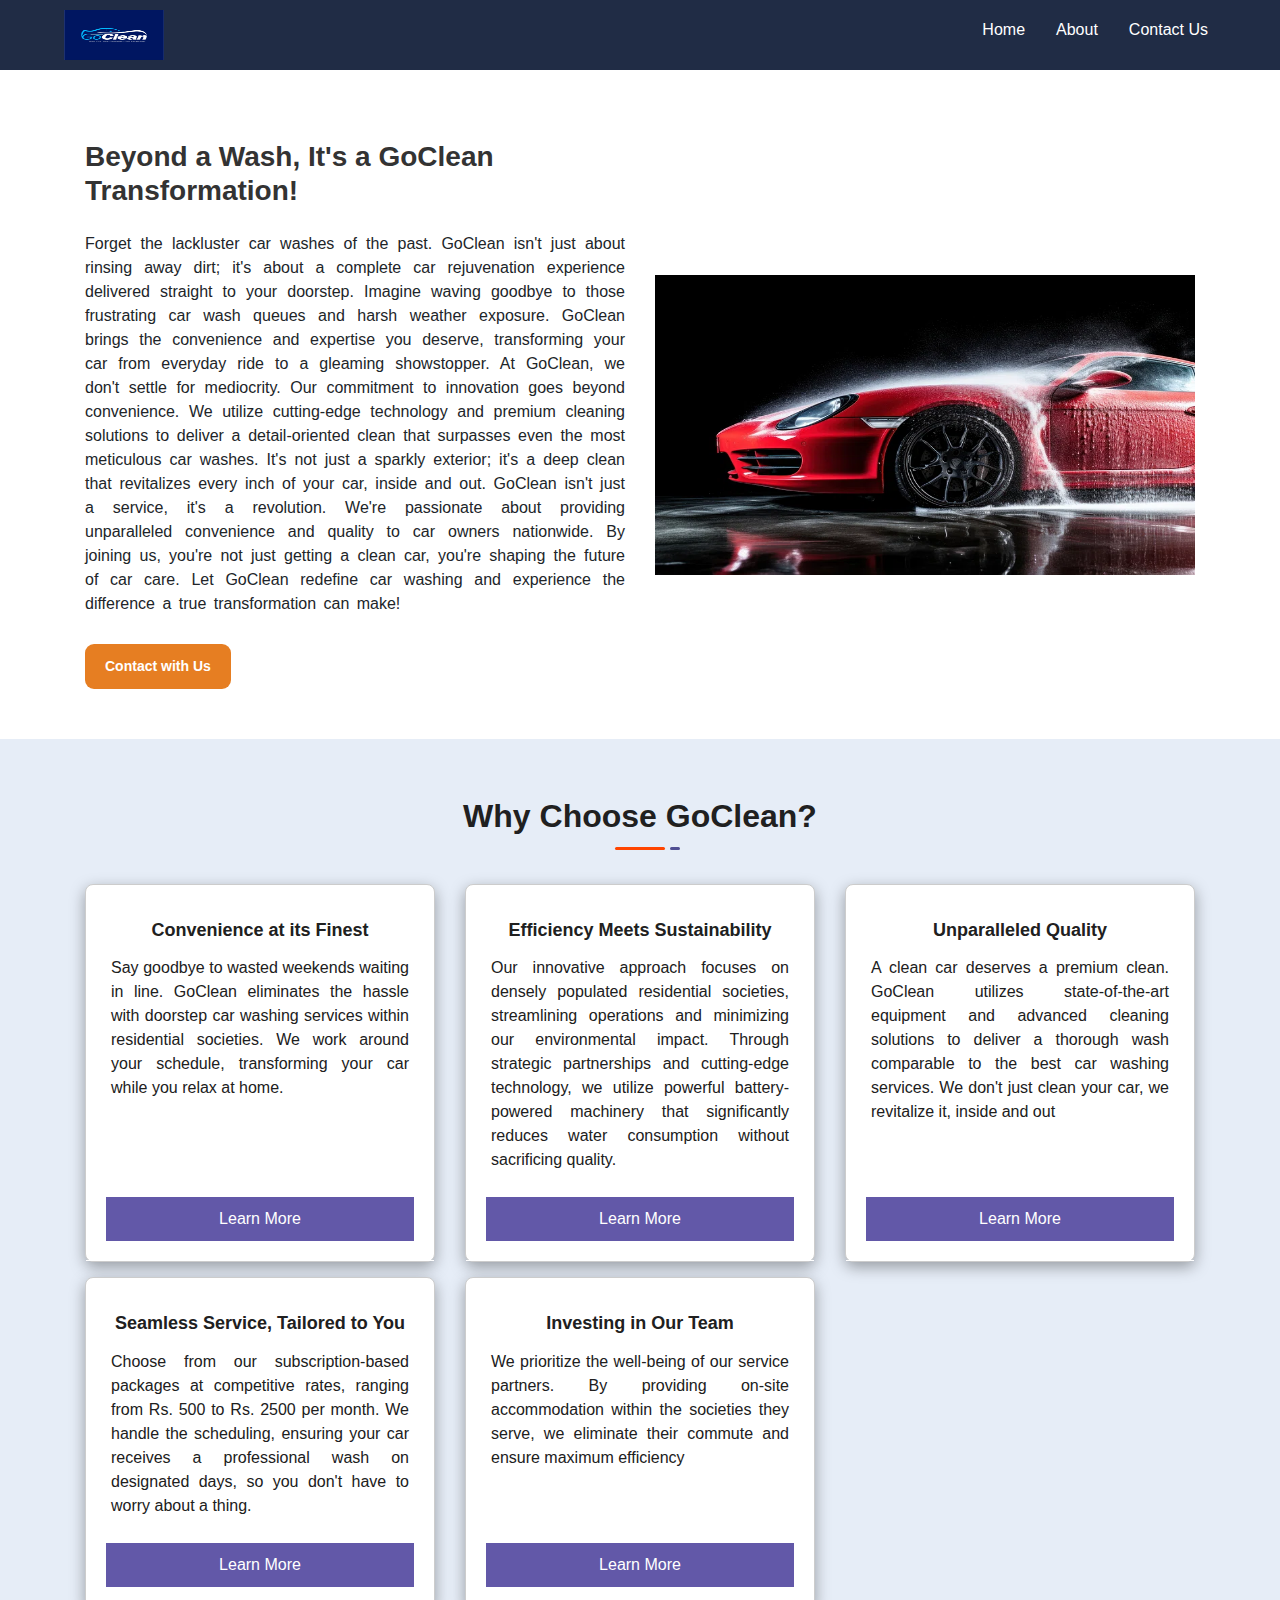
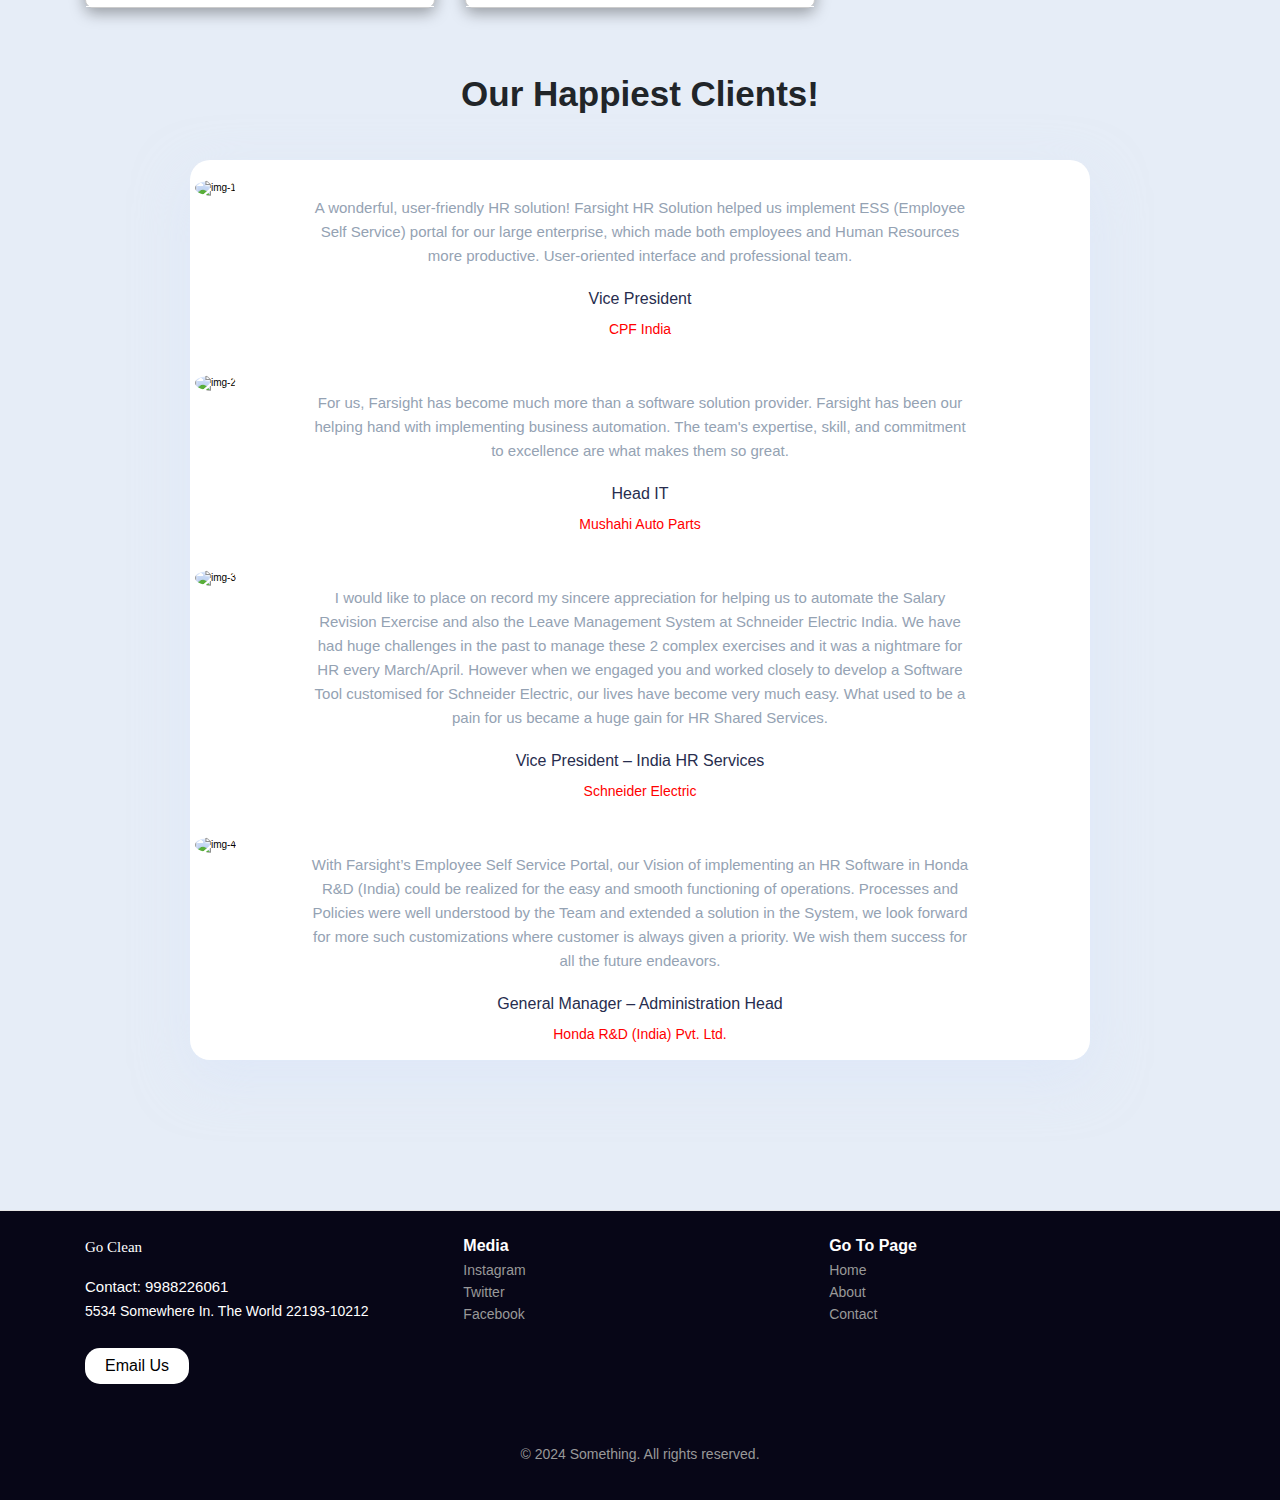
==== commit 5fa2482f: "Add the why choose and styling" ====
--- a/about.html
+++ b/about.html
@@ -6,6 +6,7 @@
     <meta name="viewport" content="width=device-width, initial-scale=1.0">
     <title>GoClean-About</title>
     <link rel="stylesheet" type="text/css" target="_blank" href="style.css" />
+    <link rel="icon"  href="/img/go_clean_logo.jpg" alt="logo">
     <!-- <link rel="stylesheet" type="text/css"
         href="https://cdnjs.cloudflare.com/ajax/libs/font-awesome/5.11.2/css/all.min.css">
     <link rel="stylesheet" type="text/css"
@@ -88,23 +89,18 @@
                 <div class="col-md-6 col-10 mx-auto">
                     <div class="hero-text-box">
                         <h1 class="heading-primary-about">
-                            A Perfect and detailing Car Wash!!
+                            Beyond a Wash, It's a GoClean Transformation!
                         </h1>
                         <p class="hero-description">
-                            GoClean, a revolution in car washing services.
-                             At GoClean, we bring the carwash to your doorstep, 
-                             eliminating the hassle of spending valuable time at a washing center.
-                             Our innovative approach addresses a common problem faced by customers who 
-                             endure long waits and exposure to the elements during the traditional car washing process.
-                             At GoClean, we are not just offering a service; we are revolutionizing the car washing industry. 
-                             With your support, we aim to expand our reach, enhance our technology, 
-                             and continue providing unparalleled convenience and quality to customers nationwide.
-                              Join us in shaping the future of car washing with GoClean.
+                            Forget the lackluster car washes of the past. GoClean isn't just about rinsing away dirt; it's about a complete car rejuvenation experience delivered straight to your doorstep. Imagine waving goodbye to those frustrating car wash queues and harsh weather exposure. GoClean brings the convenience and expertise you deserve, transforming your car from everyday ride to a gleaming showstopper.
+                            At GoClean, we don't settle for mediocrity. Our commitment to innovation goes beyond convenience. We utilize cutting-edge technology and premium cleaning solutions to deliver a detail-oriented clean that surpasses even the most meticulous car washes. It's not just a sparkly exterior; it's a deep clean that revitalizes every inch of your car, inside and out.
+                            GoClean isn't just a service, it's a revolution. We're passionate about providing unparalleled convenience and quality to car owners nationwide. By joining us, you're not just getting a clean car, you're shaping the future of car care. Let GoClean redefine car washing and experience the difference a true transformation can make!
+                            
                         </p>
                         <a href="/contact.html" class="btn btn--fill margin-right-btn">Contact with Us</a>
                     </div>
                 </div>
-                <div class="col-md-6 col-10 mx-auto">
+                <div class="col-md-6 col-10 my-auto mx-auto">
                     <div class="hero-img-box aboutus_img">
                         <img src="img/car-img-1.webp" alt="car_img" class="hero-img" />
                     </div>
@@ -114,6 +110,111 @@
     </section>
 
     <!-- hero section end -->
+    <!-- what we offer section start -->
+    <section class="section-services">
+        <div class="container">
+            <div class="row justify-content-center text-center">
+                <div class="col-md-10 col-lg-8">
+                    <div class="header-section">
+                        <h2 class="header_title">Why Choose GoClean?</h2>
+                        <!-- <p class="header_description">Lorem ipsum dolor sit amet, consectetur adipiscing elit. Curabitur
+                            malesuada fermentum purus, eu volutpat nisi laoreet id. Phasellus fringilla accumsan metus,
+                            at tempor est hendrerit et.</p> -->
+                    </div>
+                </div>
+            </div>
+            <div class="row services_cards">
+                <!-- Single Service -->
+                <div class="col-md-6 col-lg-4 services mb-4">
+                    <div class="single-service">
+                        <div class="content">
+                            <h3 class="title_about">Convenience at its Finest</h3>
+                            <p class="description">Say goodbye to wasted weekends waiting in line.
+                                 GoClean eliminates the hassle with doorstep car washing services
+                                 within residential societies. We work around your schedule, 
+                                 transforming your car while you relax at home.
+                            </p>
+                            
+                        </div>
+                        <div class="content-footer">
+                            <a href="#" class="learn-more">Learn More</a>
+                        </div>
+                    </div>
+                </div>
+                <!-- / End Single Service -->
+                <!-- Single Service -->
+                <div class="col-md-6 col-lg-4 services mb-4">
+                    <div class="single-service">
+                        <div class="content">
+                            <h3 class="title_about">Efficiency Meets Sustainability</h3>
+                            <p class="description">Our innovative approach focuses on densely populated residential societies, 
+                                streamlining operations and minimizing our environmental impact. Through strategic partnerships
+                                 and cutting-edge technology, we utilize 
+                                powerful battery-powered machinery that significantly reduces water consumption without sacrificing quality.</p>
+                            
+                        </div>
+                        <div class="content-footer">
+                            <a href="#" class="learn-more">Learn More</a>
+                        </div>
+                    </div>
+                </div>
+                <!-- / End Single Service -->
+                <!-- Single Service -->
+                <div class="col-md-6 col-lg-4 services mb-4">
+                    <div class="single-service">
+                        <div class="content">
+                            <h3 class="title_about">Unparalleled Quality</h3>
+                            <p class="description">A clean car deserves a premium clean. GoClean utilizes 
+                                state-of-the-art equipment and advanced cleaning solutions to deliver a thorough wash 
+                                comparable to the best car washing services. 
+                                We don't just clean your car, we revitalize it, inside and out
+                            </p>
+                                
+                        </div>
+                        <div class="content-footer">
+                            <a href="#" class="learn-more">Learn More</a>
+                        </div>
+                    </div>
+                </div>
+                <!-- / End Single Service -->
+                <!-- Single Service -->
+                <div class="col-md-6 col-lg-4 services mb-4">
+                    <div class="single-service">
+                        <div class="content">
+                            <h3 class="title_about">Seamless Service, Tailored to You</h3>
+                            <p class="description">Choose from our subscription-based packages at competitive rates,
+                                 ranging from Rs. 500 to Rs. 2500 per month. We handle the scheduling, 
+                                ensuring your car receives a professional wash on designated days, 
+                                so you don't have to worry about a thing.
+                        </div>
+                        <div class="content-footer">
+                            <a href="#" class="learn-more">Learn More</a>
+                        </div>
+                    </div>
+                </div>
+                <!-- / End Single Service -->
+                <!-- Single Service -->
+                <div class="col-md-6 col-lg-4 services mb-4">
+                    <div class="single-service">
+                        <div class="content">
+                            <h3 class="title_about">Investing in Our Team</h3>
+                            <p class="description">
+                                We prioritize the well-being of our service partners.
+                                 By providing on-site accommodation within the societies they serve, 
+                                 we eliminate their commute and ensure maximum efficiency
+                            </p>
+                            </div>
+                        <div class="content-footer">
+                            <a href="#" class="learn-more">Learn More</a>
+                        </div>
+                    </div>
+                </div>
+            </div>
+        </div>
+    </section>
+    
+    <!-- what we offer section end -->
+
     <!-- client review section start -->
     <section class="clientreview">
         <h1 class="text-center reviewHeading">Our Happiest Clients!</h1>
--- a/style.css
+++ b/style.css
@@ -1,4 +1,4 @@
-@import url("https://fonts.googleapis.com/css2?family=Poppins:ital,wght@0,300;0,400;0,500;0,600;0,700;1,300;1,400;1,500;1,600;1,700&display=swap");
+/* @import url("https://fonts.googleapis.com/css2?family=Poppins:ital,wght@0,300;0,400;0,500;0,600;0,700;1,300;1,400;1,500;1,600;1,700&display=swap"); */
 
 * {
   box-sizing: border-box;
@@ -6,6 +6,7 @@
   -moz-osx-font-smoothing: grayscale;
   margin: 0;
   padding: 0;
+  font-family: "Poppins", sans-serif;
 }
 
 html {
@@ -190,9 +191,9 @@
     margin-top: 4rem;
   }
   .section-hero .heading-primary-about{
-    font-size: 3rem;
-    margin-bottom: 2rem;
-    font-weight: 800;
+    font-size: 2.8rem;
+    margin-bottom: 2.5rem;
+    font-weight: 600;
     color: #333;
   }
   .hero {
@@ -335,7 +336,6 @@
 	font-family: "Poppins", sans-serif;
 	background-color: #e6edf7;
 	color: #202020;
-  padding-bottom: 120px;
 }
 
 .section-services .header-section, .our-work-demo .header-section{
@@ -379,43 +379,38 @@
     color: #282828;
 }
 
-.section-services .single-service {
-    position: relative;
-    margin-top: 30px;
-    background-color: #fff;
-    border-radius: 10px;
-    padding: 40px 20px;
-    overflow: hidden;
-    box-shadow: 0px 2px 2px 0px rgba(0,0,0,0.5);
-}
-
-.section-services .single-service .content {
-	position: relative;
-	z-index: 20;
-}
-
-.section-services .single-service .circle-before {
-    position: absolute;
-    top: 0;
-    right: 0px;
-    transform: translate(40%, -40%);
-    width: 150px;
-    height: 150px;
-    background-color: #a6d1aa;
-    border: 6px solid #504f93;
-    border-radius: 50%;
-    opacity: 0.5;
-    z-index: 10;
-    transition: all .6s;
-}
-
-.section-services .single-service:hover .circle-before {
-	width: 100%;
-	height: 100%;
-	transform: none;
-	border: 0;
-	border-radius: 0;
-	opacity: 1;
+.single-service {
+  display: flex;
+  position: relative;
+  flex-direction: column;
+  justify-content: space-between; 
+  height: 100%; 
+  position: relative; 
+  padding: 20px; 
+  box-sizing: border-box; 
+  border: 1px solid #ccc;
+  border-radius: 8px;
+  background-color: #fff;
+  box-shadow: rgba(0, 0, 0, 0.35) 0px 5px 15px;
+}
+.single-service .content {
+  flex: 1; /* Allows the content to take up available space */
+}
+
+.single-service .content-footer {
+  margin-top: auto; /* Pushes the footer to the bottom */
+}
+
+.single-service .learn-more {
+  display: block;
+  width: 100%; 
+  text-align: center; 
+  padding: 10px; 
+  background-color: #6258A8; 
+  color: white;
+  text-decoration: none; 
+  box-sizing: border-box; 
+  font-size: 1.6rem;
 }
 
 .section-services .single-service .icon {
@@ -446,22 +441,35 @@
     text-transform:uppercase;
 }
 
-.section-services .single-service:hover .title {
+.services_cards:hover .services:not(:hover){
+  filter: blur(5px);
+  transform: scale(0.9);
+}
+
+.services{
+  transition: transform 0.2s ease, filter 0.2s ease;
+}
+
+/* .section-services .single-service:hover .title {
 	color: #fff;
-}
+} */
 
 .section-services .single-service .description {
     margin-bottom: 20px;
-    font-size: 14px;
+    font-size: 16px;
     transition: color .3s;
     text-align: justify;
 }
 
-.section-services .single-service:hover .description {
+.services {
+  display: flex;
+}
+
+/* .section-services .single-service:hover .description {
 	color: #fff;
-}
-
-.section-services .single-service a {
+} */
+
+/* .section-services .single-service a {
 	position: relative;
 	font-size: 16px;
     color: #202020;
@@ -471,13 +479,13 @@
     padding: 10px;
     background: greenyellow;
     
-}
-
-.section-services .single-service:hover a {
+} */
+
+/* .section-services .single-service:hover a {
 	color: #fff;
     background: #ff4500;
     box-shadow: 0px 5px 2px rgba(0,0,0,0.5);
-}
+} */
 
 .section-services .single-service a:after {
 	content: "";
@@ -494,6 +502,12 @@
 .section-services .single-service:hover a:after {
 	background-color: #fff;
 }
+.single-service .title_about{
+  text-align: center;
+  padding: 10px 0px;
+  font-size: 1.8rem;
+  font-weight: 700;
+}
 
 /* our-work section start */
 .our-work-demo{
@@ -507,12 +521,12 @@
     /* min-height: 200px; */
 }
 .work_container_text h1{
-    font-size: 3.5rem;
+    font-size: 2.5rem;
     font-weight: 800;
     padding: 5px;
 }
 .work_container_text p{
-    font-size: 1.6rem;
+    font-size: 1.4rem;
     padding: 5px;
     text-align: justify;
 }
@@ -975,7 +989,7 @@
   }
   button.slick-next.slick-arrow {
       position: absolute;
-      bottom: -82px;
+      bottom: -80px;
       right: 105px;
       background: transparent;
       color: transparent;
@@ -983,10 +997,11 @@
       padding: 0;
       cursor: pointer;
       outline: none;
-      height: 20px;
-      width: 45px;
-      background-image: url("./img/right_icon.png");
+      height: 15px;
+      width: 30px;
+      background-image: url("./img/left_icon_prev.png");
       background-size: 100% 100%;
+      transform: rotate(180deg); 
   }
   .pagingInfo {
       position: absolute;
@@ -1688,8 +1703,8 @@
     width: auto;
     min-width: 100%;
     height: 100%;
-}
-
+    filter: brightness(70%);
+}
 .carousel-controls {
     position: absolute;
     top: 0;
@@ -1781,7 +1796,7 @@
 .hero-text-box .heading-primary-two{
   font-size: 5rem;
   padding: 1.2rem 0px;
-  font-weight: bold;
+  /* font-weight: bold; */
 }
 .heading-primary-two span{
   color: skyblue;
